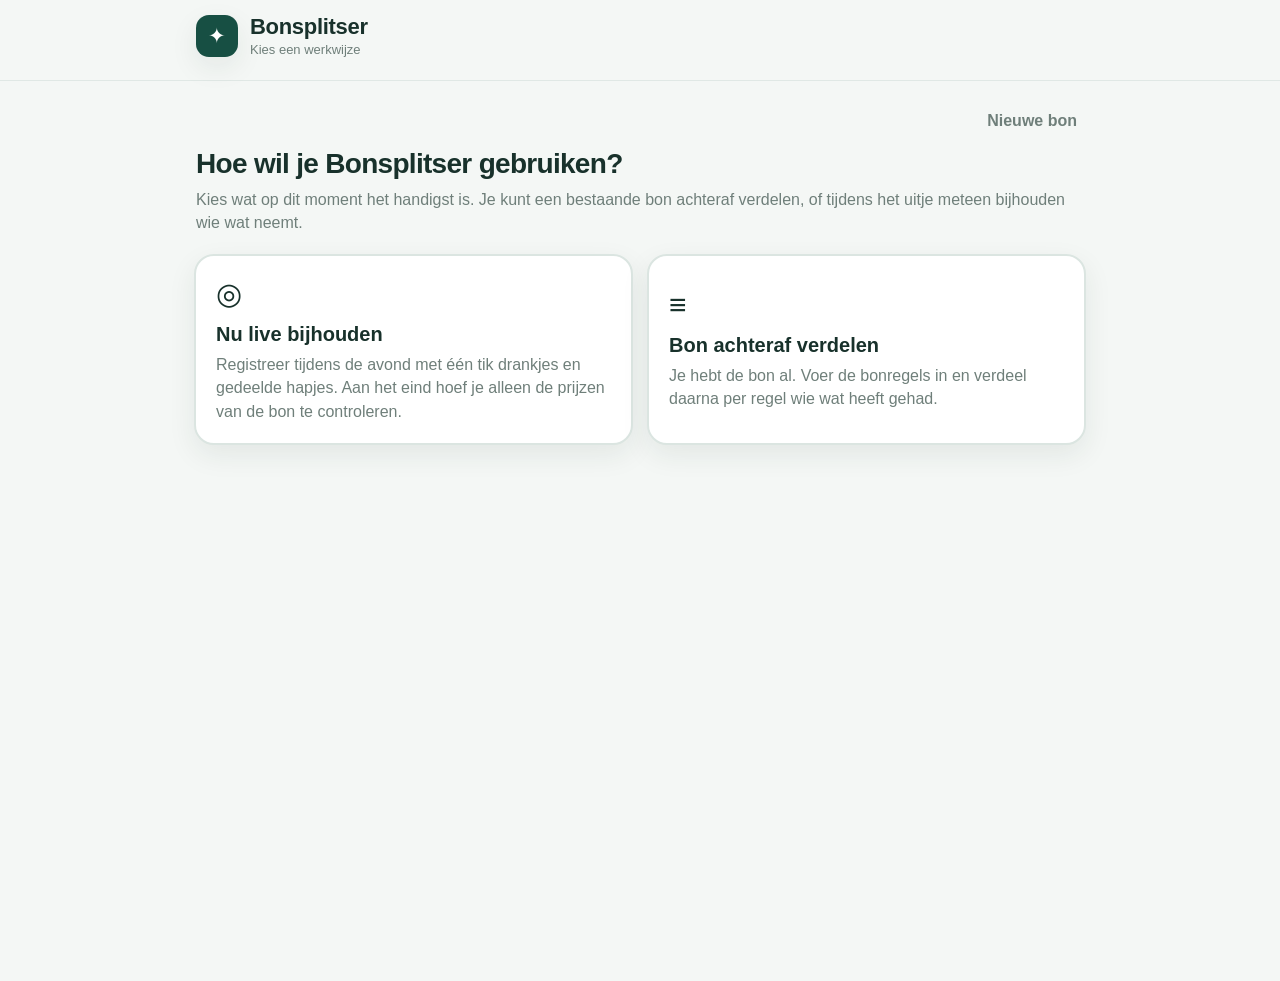
==== index.html @ 914e567d "Add files via upload" ====
<!doctype html>
<html lang="nl">
<head>
  <meta charset="utf-8" />
  <meta name="viewport" content="width=device-width, initial-scale=1, viewport-fit=cover" />
  <meta name="theme-color" content="#174f43" />
  <title>Bonsplitser</title>
  <style>
    :root {
      --bg: #f4f7f5;
      --card: #ffffff;
      --ink: #18312b;
      --muted: #6f7f7a;
      --line: #dbe5e1;
      --primary: #174f43;
      --primary-2: #267362;
      --accent: #f2a65a;
      --danger: #b84646;
      --success: #287a54;
      --warn-bg: #fff6df;
      --danger-bg: #fff0f0;
      --success-bg: #eaf7ef;
      --shadow: 0 10px 28px rgba(24,49,43,.08);
      --radius: 18px;
    }
    * { box-sizing: border-box; }
    body {
      margin: 0;
      background: var(--bg);
      color: var(--ink);
      font-family: Inter, ui-sans-serif, -apple-system, BlinkMacSystemFont, "Segoe UI", sans-serif;
      -webkit-font-smoothing: antialiased;
    }
    button, input, select { font: inherit; }
    button { cursor: pointer; }
    .app { max-width: 920px; margin: 0 auto; min-height: 100vh; padding-bottom: calc(94px + env(safe-area-inset-bottom)); }
    header {
      position: sticky; top: 0; z-index: 30;
      background: rgba(244,247,245,.94); backdrop-filter: blur(12px);
      border-bottom: 1px solid rgba(219,229,225,.8);
    }
    .head { max-width: 920px; margin: 0 auto; padding: 14px 16px 10px; }
    .brandrow { display: flex; align-items: center; gap: 12px; }
    .logo {
      width: 42px; height: 42px; border-radius: 13px; background: var(--primary);
      color: #fff; display: grid; place-items: center; font-size: 21px; box-shadow: var(--shadow);
    }
    h1 { font-size: 22px; margin: 0; letter-spacing: -.3px; }
    .subtitle { margin: 2px 0 0; color: var(--muted); font-size: 13px; }
    .progress { margin-top: 13px; display: grid; grid-template-columns: repeat(5,1fr); gap: 6px; }
    .progress div { height: 5px; border-radius: 999px; background: #d9e3df; transition: .2s ease; }
    .progress div.active { background: var(--primary); }

    main { padding: 18px 14px 24px; }
    .step { display: none; animation: fade .18s ease; }
    .step.active { display: block; }
    @keyframes fade { from { opacity: .3; transform: translateY(4px); } to { opacity: 1; transform: none; } }
    .section-title { font-size: 28px; line-height: 1.1; margin: 8px 2px 8px; letter-spacing: -.7px; }
    .section-help { margin: 0 2px 20px; color: var(--muted); line-height: 1.45; }
    .card { background: var(--card); border: 1px solid var(--line); border-radius: var(--radius); padding: 16px; box-shadow: var(--shadow); margin-bottom: 14px; }
    .card h3 { margin: 0 0 12px; font-size: 18px; }
    .grid2 { display: grid; grid-template-columns: 1fr 1fr; gap: 12px; }
    label.field { display: block; }
    .field span, .mini-label { display: block; font-size: 12px; font-weight: 700; color: var(--muted); margin: 0 0 6px 2px; }
    input, select {
      width: 100%; border: 1px solid var(--line); border-radius: 13px; background: #fbfcfb; color: var(--ink);
      padding: 12px 13px; outline: none; min-height: 44px;
    }
    input:focus, select:focus { border-color: var(--primary-2); box-shadow: 0 0 0 3px rgba(38,115,98,.12); background: white; }
    input[type="checkbox"], input[type="radio"] { width: auto; min-height: 0; accent-color: var(--primary); }
    .row { display: flex; gap: 10px; align-items: center; }
    .grow { flex: 1; }
    .btn {
      border: 0; border-radius: 13px; padding: 11px 15px; min-height: 44px; font-weight: 750;
      background: #e7eeeb; color: var(--ink);
    }
    .btn:hover { filter: brightness(.985); }
    .btn.primary { background: var(--primary); color: white; }
    .btn.ghost { background: transparent; border: 1px solid var(--line); }
    .btn.danger { background: var(--danger-bg); color: var(--danger); }
    .iconbtn { width: 42px; min-width: 42px; padding: 0; font-size: 18px; }
    .person-row, .item-row { display: grid; gap: 8px; align-items: end; margin-bottom: 9px; }
    .person-row { grid-template-columns: 1fr 42px; }
    .item-row { grid-template-columns: 80px 1fr 112px 42px; }
    .totals-bar {
      display: flex; flex-wrap: wrap; justify-content: space-between; gap: 8px 18px; align-items: center;
      padding: 13px 15px; border-radius: 15px; background: #edf4f1; margin: 14px 0;
    }
    .totals-bar strong { font-size: 20px; }
    .small { font-size: 13px; color: var(--muted); }
    .pill { display: inline-flex; align-items: center; gap: 6px; border-radius: 999px; padding: 6px 10px; font-size: 12px; font-weight: 750; background: #edf4f1; }
    .pill.ok { background: var(--success-bg); color: var(--success); }
    .pill.bad { background: var(--danger-bg); color: var(--danger); }
    .pill.warn { background: var(--warn-bg); color: #8b6414; }

    .distribution-card { padding: 0; overflow: hidden; }
    .dist-head { padding: 14px 16px; border-bottom: 1px solid var(--line); background: #fcfdfc; }
    .dist-title { display: flex; justify-content: space-between; align-items: start; gap: 10px; }
    .dist-title h3 { margin: 0; }
    .dist-sub { color: var(--muted); font-size: 13px; margin-top: 3px; }
    .mode-tabs { display: grid; grid-template-columns: repeat(3,1fr); gap: 6px; margin-top: 12px; }
    .mode-btn { border: 1px solid var(--line); background: white; color: var(--ink); border-radius: 11px; padding: 9px 8px; font-size: 12px; font-weight: 700; }
    .mode-btn.active { background: var(--primary); color: white; border-color: var(--primary); }
    .dist-body { padding: 12px 16px 15px; }
    .person-alloc { display: grid; grid-template-columns: minmax(0,1fr) 100px 90px; gap: 8px; align-items: center; padding: 7px 0; border-bottom: 1px solid #eef2f0; }
    .person-alloc:last-child { border-bottom: 0; }
    .person-alloc .name { overflow: hidden; text-overflow: ellipsis; white-space: nowrap; font-weight: 650; }
    .person-alloc input[type="number"] { min-height: 38px; padding: 8px 10px; text-align: right; }
    .amount { text-align: right; font-variant-numeric: tabular-nums; }
    .checkperson { display: flex; align-items: center; gap: 10px; min-height: 38px; }
    .checkperson input { transform: scale(1.15); }
    .validation { margin-top: 10px; font-size: 12px; border-radius: 11px; padding: 9px 10px; }
    .validation.ok { background: var(--success-bg); color: var(--success); }
    .validation.bad { background: var(--danger-bg); color: var(--danger); }

    .radio-card { display: flex; align-items: flex-start; gap: 11px; padding: 13px; border: 1px solid var(--line); border-radius: 14px; margin: 8px 0; background: #fbfcfb; }
    .radio-card input { margin-top: 3px; transform: scale(1.12); }
    .radio-card strong { display: block; margin-bottom: 3px; }
    .summary-person { border: 1px solid var(--line); border-radius: 16px; overflow: hidden; margin-bottom: 12px; background: white; }
    .summary-top { display: flex; justify-content: space-between; gap: 10px; padding: 14px 15px; background: #fbfcfb; align-items: center; }
    .summary-top h3 { margin: 0; }
    .summary-top .price { font-size: 22px; font-weight: 800; }
    .details { padding: 4px 15px 12px; }
    .detail-row { display: grid; grid-template-columns: 1fr auto; gap: 12px; padding: 8px 0; border-bottom: 1px dashed #e6ece9; font-size: 14px; }
    .detail-row:last-child { border-bottom: 0; }
    .detail-row .desc small { display: block; color: var(--muted); margin-top: 2px; }
    .grand-total { background: var(--primary); color: white; border-radius: 19px; padding: 18px; margin: 15px 0; }
    .grand-total .line { display: flex; justify-content: space-between; padding: 4px 0; }
    .grand-total .big { margin-top: 8px; padding-top: 11px; border-top: 1px solid rgba(255,255,255,.25); font-size: 22px; font-weight: 850; }
    .notice { border-radius: 14px; padding: 12px 13px; background: var(--warn-bg); color: #795a18; font-size: 13px; line-height: 1.4; margin: 10px 0 14px; }
    .empty { text-align: center; color: var(--muted); padding: 24px 14px; border: 1px dashed #cad8d2; border-radius: 14px; }

    .bottom-nav {
      position: fixed; z-index: 40; left: 0; right: 0; bottom: 0; background: rgba(255,255,255,.96); backdrop-filter: blur(13px);
      border-top: 1px solid var(--line); padding: 10px max(14px, env(safe-area-inset-right)) calc(10px + env(safe-area-inset-bottom)) max(14px, env(safe-area-inset-left));
    }
    .bottom-inner { max-width: 920px; margin: 0 auto; display: grid; grid-template-columns: 1fr 1.4fr; gap: 10px; }
    .bottom-inner.one { grid-template-columns: 1fr; }
    .hidden { display: none !important; }
    .top-actions { display: flex; justify-content: flex-end; margin: 6px 2px 12px; }
    .linkbtn { border: 0; background: transparent; color: var(--muted); font-weight: 700; padding: 7px; }
    .copy-ok { color: var(--success); font-weight: 700; margin-top: 8px; font-size: 13px; }


    .mode-grid { display: grid; grid-template-columns: 1fr 1fr; gap: 14px; }
    .choice-card { border: 2px solid var(--line); background: white; border-radius: 20px; padding: 20px; text-align: left; color: var(--ink); min-height: 185px; box-shadow: var(--shadow); }
    .choice-card:hover { border-color: var(--primary-2); }
    .choice-icon { font-size: 30px; margin-bottom: 12px; }
    .choice-card h3 { font-size: 20px; margin: 0 0 7px; }
    .choice-card p { color: var(--muted); line-height: 1.45; margin: 0; }
    .live-selector { display: flex; flex-wrap: wrap; gap: 8px; margin-top: 8px; }
    .person-chip { border: 1px solid var(--line); background: white; border-radius: 999px; padding: 10px 14px; font-weight: 750; color: var(--ink); }
    .person-chip.active { background: var(--primary); color: white; border-color: var(--primary); }
    .live-products { display: grid; grid-template-columns: repeat(2, minmax(0,1fr)); gap: 10px; margin-top: 10px; }
    .product-tap { border: 1px solid var(--line); background: #fbfcfb; border-radius: 15px; padding: 14px; text-align: left; min-height: 74px; color: var(--ink); }
    .product-tap strong { display: block; font-size: 16px; margin-bottom: 4px; }
    .product-tap span { font-size: 12px; color: var(--muted); }
    .product-tap:active { transform: scale(.985); background: #eef5f2; }
    .live-add-grid { display: grid; grid-template-columns: 1fr 120px auto; gap: 8px; align-items: end; }
    .live-log { display: flex; flex-direction: column; gap: 8px; }
    .log-row { display: grid; grid-template-columns: 1fr auto; gap: 10px; align-items: center; border-bottom: 1px solid #eef2f0; padding: 9px 0; }
    .log-row:last-child { border-bottom: 0; }
    .log-main { font-size: 14px; }
    .log-main small { display: block; color: var(--muted); margin-top: 3px; }
    .inline-actions { display: flex; gap: 8px; flex-wrap: wrap; }
    .micro-btn { border: 0; border-radius: 10px; min-height: 36px; padding: 7px 10px; font-weight: 750; background: #edf4f1; color: var(--ink); }
    .micro-btn.danger { background: var(--danger-bg); color: var(--danger); }
    .live-counter { font-variant-numeric: tabular-nums; font-weight: 800; }

    @media (max-width: 620px) {
      .grid2 { grid-template-columns: 1fr; }
      .item-row { grid-template-columns: 72px 1fr 42px; }
      .item-row .price-field { grid-column: 1 / 3; }
      .section-title { font-size: 25px; }
      .person-alloc { grid-template-columns: minmax(0,1fr) 88px 78px; }
      .mode-btn { font-size: 11px; padding: 9px 4px; }
      .mode-grid { grid-template-columns: 1fr; }
      .live-products { grid-template-columns: 1fr 1fr; }
      .live-add-grid { grid-template-columns: 1fr 100px; }
      .live-add-grid .add-live-wrap { grid-column: 1 / 3; }
    }
  </style>
</head>
<body>
<header>
  <div class="head">
    <div class="brandrow">
      <div class="logo">✦</div>
      <div>
        <h1>Bonsplitser</h1>
        <p class="subtitle" id="headerSubtitle">Wie waren erbij?</p>
      </div>
    </div>
    <div class="progress" id="progress" aria-label="Voortgang"></div>
  </div>
</header>

<div class="app">
  <main>
    <div class="top-actions"><button class="linkbtn" id="resetBtn">Nieuwe bon</button></div>


    <section class="step" data-step="0">
      <h2 class="section-title">Hoe wil je Bonsplitser gebruiken?</h2>
      <p class="section-help">Kies wat op dit moment het handigst is. Je kunt een bestaande bon achteraf verdelen, of tijdens het uitje meteen bijhouden wie wat neemt.</p>
      <div class="mode-grid">
        <button class="choice-card" data-start-mode="live">
          <div class="choice-icon">◎</div>
          <h3>Nu live bijhouden</h3>
          <p>Registreer tijdens de avond met één tik drankjes en gedeelde hapjes. Aan het eind hoef je alleen de prijzen van de bon te controleren.</p>
        </button>
        <button class="choice-card" data-start-mode="after">
          <div class="choice-icon">≡</div>
          <h3>Bon achteraf verdelen</h3>
          <p>Je hebt de bon al. Voer de bonregels in en verdeel daarna per regel wie wat heeft gehad.</p>
        </button>
      </div>
    </section>

    <section class="step" data-step="1">
      <h2 class="section-title">Wie waren erbij?</h2>
      <p class="section-help">Voeg iedereen toe die iets heeft gebruikt. Mensen die eerder weggingen blijven gewoon in de lijst; bij latere hapjes vink je ze niet aan.</p>
      <div class="card">
        <div class="grid2">
          <label class="field"><span>Restaurant / locatie (optioneel)</span><input id="restaurant" placeholder="Bijv. De Bloemen" /></label>
          <label class="field"><span>Datum (optioneel)</span><input id="date" type="date" /></label>
        </div>
      </div>
      <div class="card">
        <h3>Personen</h3>
        <div id="peopleList"></div>
        <button class="btn ghost" id="addPersonBtn">+ Persoon toevoegen</button>
      </div>
    </section>


    <section class="step" data-step="2">
      <h2 class="section-title">Live bijhouden</h2>
      <p class="section-help">Selecteer eerst wie iets neemt en tik daarna op de consumptie. Selecteer je meerdere personen, dan registreert Bonsplitser één gedeeld item dat later automatisch over hen wordt verdeeld.</p>

      <div class="card">
        <h3>1. Wie neemt iets?</h3>
        <div id="livePeople" class="live-selector"></div>
        <p class="small" id="liveSelectionHelp" style="margin:10px 2px 0">Selecteer één of meer personen.</p>
      </div>

      <div class="card">
        <h3>2. Tik op de consumptie</h3>
        <div id="liveProducts" class="live-products"></div>
        <div id="noLiveProducts" class="empty hidden">Voeg hieronder eerst een drankje of hapje toe.</div>
      </div>

      <div class="card">
        <h3>Consumptie toevoegen</h3>
        <div class="live-add-grid">
          <label class="field"><span>Naam</span><input id="newLiveProductName" placeholder="Bijv. Affligem Blond" autocomplete="off"></label>
          <label class="field"><span>Prijs p/st (optioneel)</span><input id="newLiveProductPrice" type="number" min="0" step="0.01" inputmode="decimal" placeholder="0,00"></label>
          <div class="add-live-wrap"><button class="btn ghost" id="addLiveProductBtn" style="width:100%">+ Toevoegen</button></div>
        </div>
        <p class="small" style="margin:10px 2px 0">Prijs nog niet bekend? Geen probleem. Die kun je later vanaf de bon invullen.</p>
      </div>

      <div class="card">
        <div class="row" style="justify-content:space-between;align-items:flex-start">
          <div><h3 style="margin-bottom:3px">Wat is al geregistreerd?</h3><span class="small" id="liveEventCount">0 consumpties</span></div>
          <button class="micro-btn" id="undoLiveBtn">↶ Laatste ongedaan</button>
        </div>
        <div id="liveLog" class="live-log" style="margin-top:8px"></div>
      </div>
    </section>


    <section class="step" data-step="3">
      <h2 class="section-title">Wat staat er op de bon?</h2>
      <p class="section-help">Vul per regel het aantal, de omschrijving en de totaalprijs op de bon in. De prijs per stuk wordt automatisch berekend.</p>
      <div class="card">
        <div id="itemsList"></div>
        <button class="btn ghost" id="addItemBtn">+ Bonregel toevoegen</button>
        <div class="totals-bar"><span>Totaal bon</span><strong id="receiptTotal">€ 0,00</strong></div>
      </div>
    </section>

    <section class="step" data-step="4">
      <h2 class="section-title">Wie had wat?</h2>
      <p class="section-help">Kies per bonregel de handigste manier van verdelen. De app controleert of elk bedrag volledig is toegewezen.</p>
      <div id="distributionList"></div>
      <div id="distributionOverall" class="notice"></div>
    </section>

    <section class="step" data-step="5">
      <h2 class="section-title">Fooi</h2>
      <p class="section-help">Vul de betaalde fooi in en kies hoe die over de groep moet worden verdeeld.</p>
      <div class="card">
        <label class="field"><span>Fooi</span><input id="tip" type="number" min="0" step="0.01" inputmode="decimal" placeholder="0,00" /></label>
        <div class="totals-bar"><span>Bon + fooi</span><strong id="withTipTotal">€ 0,00</strong></div>
      </div>
      <div class="card">
        <h3>Hoe verdelen?</h3>
        <label class="radio-card">
          <input type="radio" name="tipMode" value="equal" checked />
          <div><strong>Iedereen evenveel</strong><span class="small">De fooi wordt in gelijke delen over alle aanwezigen verdeeld.</span></div>
        </label>
        <label class="radio-card">
          <input type="radio" name="tipMode" value="proportional" />
          <div><strong>Naar rato van consumpties</strong><span class="small">Wie meer heeft gebruikt, betaalt ook een groter deel van de fooi.</span></div>
        </label>
      </div>
    </section>

    <section class="step" data-step="6">
      <h2 class="section-title">Eindafrekening</h2>
      <p class="section-help">Alles is verdeeld. Hieronder staat per persoon precies wat er betaald moet worden.</p>
      <div id="grandTotal"></div>
      <div id="summaryList"></div>
      <div class="card">
        <button class="btn primary" id="copyAllBtn" style="width:100%">Kopieer overzicht voor WhatsApp</button>
        <div id="copyStatus" class="copy-ok hidden">Overzicht gekopieerd.</div>
      </div>
    </section>
  </main>
</div>

<nav class="bottom-nav">
  <div class="bottom-inner" id="bottomInner">
    <button class="btn ghost" id="backBtn">Terug</button>
    <button class="btn primary" id="nextBtn">Verder</button>
  </div>
</nav>

<script>
(() => {
  'use strict';

  const STORAGE_KEY = 'bonsplitser-v2';
  const state = {
    step: 0, mode: null,
    restaurant: '', date: '',
    people: [{id: uid(), name:''}, {id: uid(), name:''}],
    liveProducts: [], liveEvents: [], liveSelectedPeople: [],
    items: [{id: uid(), qty: 1, name:'', total:''}],
    allocations: {},
    tip: '', tipMode: 'equal'
  };

  const $ = s => document.querySelector(s);
  const $$ = s => [...document.querySelectorAll(s)];
  const euro = cents => new Intl.NumberFormat('nl-NL', {style:'currency', currency:'EUR'}).format((cents || 0)/100);
  const num = v => {
    if (typeof v === 'number') return Number.isFinite(v) ? v : 0;
    const x = String(v ?? '').replace(',', '.').trim();
    const n = Number(x); return Number.isFinite(n) ? n : 0;
  };
  const moneyToCents = v => Math.round(num(v) * 100);
  function uid(){ return Math.random().toString(36).slice(2,10) + Date.now().toString(36).slice(-4); }
  function cleanName(p, i){ return p.name.trim() || `Persoon ${i+1}`; }
  function esc(v){ return String(v ?? '').replace(/[&<>'"]/g, c => ({'&':'&amp;','<':'&lt;','>':'&gt;',"'":'&#39;','"':'&quot;'}[c])); }
  function fmtQty(v){ const n = num(v); return Number.isInteger(n) ? String(n) : n.toLocaleString('nl-NL',{maximumFractionDigits:2}); }

  function flow(){ return state.mode === 'live' ? [0,1,2,3,4,5,6] : [0,1,3,4,5,6]; }
  function nextInFlow(){ const f=flow(), i=f.indexOf(state.step); return i>=0 && i<f.length-1 ? f[i+1] : state.step; }
  function prevInFlow(){ const f=flow(), i=f.indexOf(state.step); return i>0 ? f[i-1] : state.step; }

  function save(){ try { localStorage.setItem(STORAGE_KEY, JSON.stringify(state)); } catch(e) {} }
  function load(){
    try {
      const raw = localStorage.getItem(STORAGE_KEY); if (!raw) return;
      const parsed = JSON.parse(raw); Object.assign(state, parsed);
      if (!Array.isArray(state.people) || !state.people.length) state.people=[{id:uid(),name:''}];
      if (!Array.isArray(state.items) || !state.items.length) state.items=[{id:uid(),qty:1,name:'',total:''}];
      if (!Array.isArray(state.liveProducts)) state.liveProducts=[];
      if (!Array.isArray(state.liveEvents)) state.liveEvents=[];
      if (!Array.isArray(state.liveSelectedPeople)) state.liveSelectedPeople=[];
      state.allocations ||= {};
      state.step = Math.max(0, Math.min(6, num(state.step)));
      if (!state.mode) state.step=0;
    } catch(e) {}
  }

  function ensureAllocation(item){
    const current = state.allocations[item.id] || {mode:'units', values:{}};
    current.mode ||= 'units'; current.values ||= {};
    state.people.forEach(p => { if (current.values[p.id] == null) current.values[p.id] = current.mode === 'equal' ? false : ''; });
    state.allocations[item.id] = current;
    return current;
  }

  function allocateProportionally(totalCents, weights){
    const entries = Object.entries(weights).filter(([,w]) => num(w) > 0);
    const sum = entries.reduce((a,[,w]) => a + num(w), 0);
    const out = {}; entries.forEach(([id]) => out[id] = 0);
    if (!sum || totalCents <= 0) return out;
    const raw = entries.map(([id,w]) => ({id, raw: totalCents * num(w) / sum}));
    let used = 0;
    raw.forEach(r => { r.base = Math.floor(r.raw); r.frac = r.raw-r.base; out[r.id]=r.base; used += r.base; });
    raw.sort((a,b)=>b.frac-a.frac || a.id.localeCompare(b.id));
    for (let i=0; i<totalCents-used; i++) out[raw[i % raw.length].id]++;
    return out;
  }

  function itemAllocation(item){
    const alloc=ensureAllocation(item), totalCents=moneyToCents(item.total), result={};
    state.people.forEach(p=>result[p.id]=0);
    let valid=false, message='';
    if (alloc.mode==='equal') {
      const selected=state.people.filter(p=>!!alloc.values[p.id]);
      if (!selected.length) message='Selecteer minimaal één persoon.';
      else { Object.assign(result, allocateProportionally(totalCents,Object.fromEntries(selected.map(p=>[p.id,1])))); valid=true; message=`Gelijk verdeeld over ${selected.length} ${selected.length===1?'persoon':'personen'}.`; }
    } else if (alloc.mode==='units') {
      const expected=num(item.qty), actual=state.people.reduce((s,p)=>s+num(alloc.values[p.id]),0);
      if (expected<=0) message='Vul eerst een geldig aantal op de bon in.';
      else if (Math.abs(expected-actual)>0.00001) message=`Nog te verdelen: ${fmtQty(expected-actual)} van ${fmtQty(expected)}.`;
      else { Object.assign(result, allocateProportionally(totalCents,Object.fromEntries(state.people.map(p=>[p.id,num(alloc.values[p.id])])))); valid=true; message=`Alle ${fmtQty(expected)} verdeeld.`; }
    } else {
      const amounts=Object.fromEntries(state.people.map(p=>[p.id,moneyToCents(alloc.values[p.id])])), actual=Object.values(amounts).reduce((a,b)=>a+b,0), diff=totalCents-actual;
      state.people.forEach(p=>result[p.id]=amounts[p.id]||0);
      if (diff!==0) message=`${diff>0?'Nog te verdelen':'Te veel verdeeld'}: ${euro(Math.abs(diff))}.`;
      else { valid=true; message='Het volledige bedrag is verdeeld.'; }
    }
    return {result,valid,message};
  }

  function allItemAllocations(){
    const perPerson=Object.fromEntries(state.people.map(p=>[p.id,{subtotal:0,lines:[]} ])); let allValid=true;
    state.items.forEach((item,idx)=>{
      const a=itemAllocation(item); if(!a.valid) allValid=false;
      state.people.forEach(p=>{ const cents=a.result[p.id]||0; if(cents){ perPerson[p.id].subtotal+=cents; perPerson[p.id].lines.push({item,cents,index:idx}); } });
    });
    return {perPerson,allValid};
  }

  function tipAllocation(perPerson){
    const tipCents=moneyToCents(state.tip); if(!tipCents||!state.people.length) return Object.fromEntries(state.people.map(p=>[p.id,0]));
    if(state.tipMode==='proportional'){
      const weights=Object.fromEntries(state.people.map(p=>[p.id,perPerson[p.id].subtotal]));
      if(Object.values(weights).reduce((a,b)=>a+b,0)>0) return allocateProportionally(tipCents,weights);
    }
    return allocateProportionally(tipCents,Object.fromEntries(state.people.map(p=>[p.id,1])));
  }

  function receiptTotalCents(){ return state.items.reduce((s,i)=>s+moneyToCents(i.total),0); }

  function syncLiveToBill(){
    if (state.mode!=='live') return;
    const byProduct=new Map();
    state.liveEvents.forEach(ev=>byProduct.set(ev.productId,(byProduct.get(ev.productId)||0)+1));
    const existing=new Map(state.items.filter(i=>i.liveProductId).map(i=>[i.liveProductId,i]));
    const newItems=[], newAlloc={};
    state.liveProducts.forEach(prod=>{
      const qty=byProduct.get(prod.id)||0; if(!qty) return;
      const old=existing.get(prod.id);
      const item={
        id: old?.id || `live_${prod.id}`,
        liveProductId: prod.id,
        qty,
        name: prod.name,
        total: old?.manualTotal ? old.total : (String(prod.unitPrice??'').trim()!=='' ? (num(prod.unitPrice)*qty).toFixed(2) : (old?.total ?? '')),
        manualTotal: old?.manualTotal || false
      };
      newItems.push(item);
      const values=Object.fromEntries(state.people.map(p=>[p.id,0]));
      state.liveEvents.filter(ev=>ev.productId===prod.id).forEach(ev=>{
        const ids=ev.personIds.filter(id=>values[id]!=null); if(!ids.length) return;
        const share=1/ids.length; ids.forEach(id=>values[id]+=share);
      });
      newAlloc[item.id]={mode:'units',values:Object.fromEntries(Object.entries(values).map(([id,v])=>[id,v?Number(v.toFixed(6)):'']))};
    });
    const manualItems=state.items.filter(i=>!i.liveProductId && (i.name?.trim() || String(i.total??'').trim()!==''));
    manualItems.forEach(i=>{ newItems.push(i); if(state.allocations[i.id]) newAlloc[i.id]=state.allocations[i.id]; });
    state.items=newItems.length?newItems:[{id:uid(),qty:1,name:'',total:''}];
    state.allocations=newAlloc;
  }

  function render(){ renderChrome(); renderPeople(); renderLive(); renderItems(); renderDistribution(); renderTip(); renderSummary(); save(); }

  function renderChrome(){
    $$('.step').forEach(el=>el.classList.toggle('active',num(el.dataset.step)===state.step));
    const labels={0:'Kies een werkwijze',1:'Wie waren erbij?',2:'Live bijhouden',3:'Wat staat er op de bon?',4:'Wie had wat?',5:'Fooi',6:'Eindafrekening'};
    const f=flow().filter(x=>x!==0), idx=f.indexOf(state.step);
    $('#headerSubtitle').textContent=state.step===0 ? labels[0] : `${idx+1}/${f.length} · ${labels[state.step]}`;
    const progress=$('#progress'); progress.innerHTML='';
    if(state.step!==0){
      progress.style.gridTemplateColumns=`repeat(${f.length},1fr)`;
      f.forEach((st,i)=>{ const d=document.createElement('div'); d.classList.toggle('active',i<=idx); progress.appendChild(d); });
    }
    $('#backBtn').classList.toggle('hidden',state.step===0);
    $('#nextBtn').classList.toggle('hidden',state.step===0 || state.step===6);
    if(state.step===2) $('#nextBtn').textContent='Naar de bon';
    else if(state.step===5) $('#nextBtn').textContent='Bekijk afrekening';
    else $('#nextBtn').textContent='Verder';
    $('#bottomInner').classList.toggle('one',state.step===0 || state.step===6);
    $('.bottom-nav').classList.toggle('hidden',state.step===0);
  }

  function renderPeople(){
    $('#restaurant').value=state.restaurant||''; $('#date').value=state.date||'';
    const wrap=$('#peopleList'); wrap.innerHTML='';
    state.people.forEach((p,i)=>{
      const row=document.createElement('div'); row.className='person-row';
      row.innerHTML=`<label class="field"><span>Naam ${i+1}</span><input data-person-name="${p.id}" value="${esc(p.name)}" placeholder="Naam" autocomplete="off"></label><button class="btn danger iconbtn" data-remove-person="${p.id}" aria-label="Verwijder persoon">×</button>`;
      wrap.appendChild(row);
    });
  }

  function renderLive(){
    if(!$('#livePeople')) return;
    state.liveSelectedPeople=state.liveSelectedPeople.filter(id=>state.people.some(p=>p.id===id));
    const ppl=$('#livePeople'); ppl.innerHTML='';
    state.people.forEach((p,i)=>{
      const b=document.createElement('button'); b.className='person-chip'+(state.liveSelectedPeople.includes(p.id)?' active':''); b.dataset.livePerson=p.id; b.textContent=cleanName(p,i); ppl.appendChild(b);
    });
    const selectedNames=state.people.filter(p=>state.liveSelectedPeople.includes(p.id)).map((p,i)=>p.name.trim()||cleanName(p,state.people.indexOf(p)));
    $('#liveSelectionHelp').textContent=!selectedNames.length?'Selecteer één of meer personen.':selectedNames.length===1?`${selectedNames[0]} geselecteerd. Tik nu op een consumptie.`:`${selectedNames.length} personen geselecteerd: een tik registreert één gedeeld item.`;
    const products=$('#liveProducts'); products.innerHTML='';
    state.liveProducts.forEach(prod=>{
      const count=state.liveEvents.filter(e=>e.productId===prod.id).length;
      const b=document.createElement('button'); b.className='product-tap'; b.dataset.tapProduct=prod.id;
      const price=String(prod.unitPrice??'').trim()!==''?`${euro(moneyToCents(prod.unitPrice))} p/st`:'prijs later invullen';
      b.innerHTML=`<strong>${esc(prod.name)}</strong><span>${price} · <span class="live-counter">${count}× geregistreerd</span></span>`; products.appendChild(b);
    });
    $('#noLiveProducts').classList.toggle('hidden',state.liveProducts.length>0);
    $('#liveEventCount').textContent=`${state.liveEvents.length} ${state.liveEvents.length===1?'consumptie':'consumpties'}`;
    const log=$('#liveLog'); log.innerHTML='';
    [...state.liveEvents].slice(-12).reverse().forEach(ev=>{
      const prod=state.liveProducts.find(p=>p.id===ev.productId); if(!prod)return;
      const names=ev.personIds.map(id=>{const idx=state.people.findIndex(p=>p.id===id); return idx>=0?cleanName(state.people[idx],idx):'';}).filter(Boolean);
      const row=document.createElement('div'); row.className='log-row';
      row.innerHTML=`<div class="log-main"><strong>${esc(prod.name)}</strong><small>${names.length>1?'gedeeld door ':''}${esc(names.join(', '))}</small></div><button class="micro-btn danger" data-remove-live-event="${ev.id}">×</button>`; log.appendChild(row);
    });
    if(!state.liveEvents.length) log.innerHTML='<div class="empty">Nog niets geregistreerd.</div>';
  }

  function renderItems(){
    const wrap=$('#itemsList'); wrap.innerHTML='';
    state.items.forEach((it,i)=>{
      const unit=num(it.qty)>0?moneyToCents(it.total)/num(it.qty):0;
      const row=document.createElement('div'); row.className='item-row';
      row.innerHTML=`<label class="field"><span>Aantal</span><input type="number" min="0" step="1" inputmode="decimal" data-item-qty="${it.id}" value="${esc(it.qty)}" ${state.mode==='live'&&it.liveProductId?'readonly':''}></label><label class="field"><span>Omschrijving</span><input data-item-name="${it.id}" value="${esc(it.name)}" placeholder="Bijv. Affligem Blond"></label><label class="field price-field"><span>Totaalprijs · p/st ${euro(Math.round(unit))}</span><input type="number" min="0" step="0.01" inputmode="decimal" data-item-total="${it.id}" value="${esc(it.total)}" placeholder="0,00"></label><button class="btn danger iconbtn" data-remove-item="${it.id}" aria-label="Verwijder bonregel">×</button>`;
      wrap.appendChild(row);
    });
    $('#receiptTotal').textContent=euro(receiptTotalCents());
  }

  function renderDistribution(){
    const wrap=$('#distributionList'); wrap.innerHTML='';
    if(!state.items.length){wrap.innerHTML='<div class="empty">Voeg eerst bonregels toe.</div>';return;}
    state.items.forEach((item,idx)=>{
      const alloc=ensureAllocation(item), chk=itemAllocation(item); let peopleHtml='';
      state.people.forEach((p,pi)=>{
        const pname=esc(cleanName(p,pi)), cents=chk.result[p.id]||0;
        if(alloc.mode==='equal') peopleHtml+=`<div class="person-alloc"><label class="checkperson"><input type="checkbox" data-alloc-check="${item.id}|${p.id}" ${alloc.values[p.id]?'checked':''}><span class="name">${pname}</span></label><span></span><span class="amount">${euro(cents)}</span></div>`;
        else if(alloc.mode==='units') peopleHtml+=`<div class="person-alloc"><span class="name">${pname}</span><input type="number" min="0" step="0.01" inputmode="decimal" data-alloc-value="${item.id}|${p.id}" value="${esc(alloc.values[p.id]??'')}" placeholder="0"><span class="amount">${euro(cents)}</span></div>`;
        else peopleHtml+=`<div class="person-alloc"><span class="name">${pname}</span><input type="number" min="0" step="0.01" inputmode="decimal" data-alloc-value="${item.id}|${p.id}" value="${esc(alloc.values[p.id]??'')}" placeholder="0,00"><span class="amount">${euro(cents)}</span></div>`;
      });
      const card=document.createElement('div'); card.className='card distribution-card';
      card.innerHTML=`<div class="dist-head"><div class="dist-title"><div><h3>${idx+1}. ${esc(item.name.trim()||'Bonregel')}</h3><div class="dist-sub">${fmtQty(item.qty)} × · ${euro(moneyToCents(item.total))}</div></div><span class="pill ${chk.valid?'ok':'bad'}">${chk.valid?'✓ compleet':'controle'}</span></div><div class="mode-tabs"><button class="mode-btn ${alloc.mode==='units'?'active':''}" data-mode="${item.id}|units">Aantallen</button><button class="mode-btn ${alloc.mode==='equal'?'active':''}" data-mode="${item.id}|equal">Gelijk delen</button><button class="mode-btn ${alloc.mode==='amounts'?'active':''}" data-mode="${item.id}|amounts">Vrij bedrag</button></div></div><div class="dist-body">${peopleHtml}<div class="validation ${chk.valid?'ok':'bad'}">${esc(chk.message)}</div></div>`;
      wrap.appendChild(card);
    });
    const all=allItemAllocations(); $('#distributionOverall').className=all.allValid?'validation ok':'notice'; $('#distributionOverall').textContent=all.allValid?`✓ Alle bonregels zijn volledig verdeeld (${euro(receiptTotalCents())}).`:'Nog niet alle bonregels zijn volledig verdeeld. Controleer de regels met de rode melding.';
  }

  function renderTip(){ $('#tip').value=state.tip??''; const r=$(`input[name="tipMode"][value="${state.tipMode}"]`); if(r)r.checked=true; $('#withTipTotal').textContent=euro(receiptTotalCents()+moneyToCents(state.tip)); }

  function renderSummary(){
    const wrap=$('#summaryList'); wrap.innerHTML=''; const data=allItemAllocations();
    if(!data.allValid){ $('#grandTotal').innerHTML='<div class="notice">De eindafrekening kan pas betrouwbaar worden getoond als alle bonregels volledig zijn verdeeld.</div>'; return; }
    const tips=tipAllocation(data.perPerson), receipt=receiptTotalCents(), tip=moneyToCents(state.tip), expected=receipt+tip; let actual=0;
    state.people.forEach(p=>actual+=data.perPerson[p.id].subtotal+(tips[p.id]||0));
    $('#grandTotal').innerHTML=`<div class="grand-total"><div class="line"><span>Bon</span><strong>${euro(receipt)}</strong></div><div class="line"><span>Fooi</span><strong>${euro(tip)}</strong></div><div class="line big"><span>Totaal</span><span>${euro(expected)}</span></div><div class="line" style="font-size:12px;opacity:.82"><span>Controle verdeling</span><span>${actual===expected?'✓ klopt':'⚠ verschil '+euro(actual-expected)}</span></div></div>`;
    state.people.forEach((p,pi)=>{
      const pdata=data.perPerson[p.id], tipCents=tips[p.id]||0, total=pdata.subtotal+tipCents;
      const details=pdata.lines.map(line=>{const a=ensureAllocation(line.item); let extra=a.mode==='equal'?'gedeeld':a.mode==='amounts'?'vrije verdeling':`${fmtQty(num(a.values[p.id]))} ×`; return `<div class="detail-row"><div class="desc">${esc(line.item.name.trim()||'Bonregel')}<small>${extra}</small></div><strong>${euro(line.cents)}</strong></div>`;}).join('');
      const card=document.createElement('div'); card.className='summary-person'; card.innerHTML=`<div class="summary-top"><h3>${esc(cleanName(p,pi))}</h3><span class="price">${euro(total)}</span></div><div class="details">${details||'<div class="detail-row"><span>Geen consumpties</span><strong>€ 0,00</strong></div>'}<div class="detail-row"><div class="desc">Fooi<small>${state.tipMode==='equal'?'gelijk verdeeld':'naar rato'}</small></div><strong>${euro(tipCents)}</strong></div></div>`; wrap.appendChild(card);
    });
  }

  function canAdvance(){
    if(state.step===1){ const names=state.people.map(p=>p.name.trim()).filter(Boolean); if(!names.length)return alertMsg('Vul minimaal één naam in.'); if(names.length!==state.people.length)return alertMsg('Vul voor iedere persoon een naam in.'); if(new Set(names.map(n=>n.toLowerCase())).size!==names.length)return alertMsg('Gebruik voor iedere persoon een unieke naam.'); }
    if(state.step===2){ if(!state.liveEvents.length)return alertMsg('Registreer minimaal één consumptie, of ga terug en kies “Bon achteraf verdelen”.'); syncLiveToBill(); }
    if(state.step===3){ const valid=state.items.filter(i=>i.name.trim()&&num(i.qty)>0&&String(i.total??'').trim()!==''&&moneyToCents(i.total)>=0); if(!valid.length||valid.length!==state.items.length)return alertMsg('Vul elke bonregel compleet in: aantal, omschrijving en totaalprijs.'); }
    if(state.step===4&&!allItemAllocations().allValid)return alertMsg('Verdeel eerst alle bonregels volledig.');
    if(state.step===5&&moneyToCents(state.tip)<0)return alertMsg('Fooi kan niet negatief zijn.');
    return true;
  }
  function alertMsg(msg){ window.alert(msg); return false; }
  function go(step){ state.step=step; render(); window.scrollTo({top:0,behavior:'smooth'}); }

  function buildShareText(){
    const data=allItemAllocations(); if(!data.allValid)return''; const tips=tipAllocation(data.perPerson); const title=state.restaurant.trim()?`Bonsplitser – ${state.restaurant.trim()}`:'Bonsplitser'; const dateText=state.date?new Date(state.date+'T12:00:00').toLocaleDateString('nl-NL'):''; const lines=[title+(dateText?` (${dateText})`:''),''];
    state.people.forEach((p,pi)=>{const d=data.perPerson[p.id]; lines.push(`${cleanName(p,pi)}: ${euro(d.subtotal+(tips[p.id]||0))}`);}); lines.push('',`Bon: ${euro(receiptTotalCents())}`,`Fooi: ${euro(moneyToCents(state.tip))}`,`Totaal: ${euro(receiptTotalCents()+moneyToCents(state.tip))}`); return lines.join('\n');
  }

  document.addEventListener('input',e=>{
    const t=e.target;
    if(t.id==='restaurant')state.restaurant=t.value;
    else if(t.id==='date')state.date=t.value;
    else if(t.id==='tip')state.tip=t.value;
    else if(t.dataset.personName){const p=state.people.find(x=>x.id===t.dataset.personName);if(p)p.name=t.value;}
    else if(t.dataset.itemQty){const i=state.items.find(x=>x.id===t.dataset.itemQty);if(i)i.qty=t.value;}
    else if(t.dataset.itemName){const i=state.items.find(x=>x.id===t.dataset.itemName);if(i)i.name=t.value;}
    else if(t.dataset.itemTotal){const i=state.items.find(x=>x.id===t.dataset.itemTotal);if(i){i.total=t.value;i.manualTotal=true;}}
    else if(t.dataset.allocValue){const [itemId,personId]=t.dataset.allocValue.split('|');const a=state.allocations[itemId];if(a)a.values[personId]=t.value;}
    save();
  });

  document.addEventListener('change',e=>{
    const t=e.target;
    if(t.name==='tipMode'){state.tipMode=t.value;render();}
    else if(t.id==='tip'||t.dataset.itemQty||t.dataset.itemName||t.dataset.itemTotal||t.dataset.allocValue)render();
    else if(t.dataset.allocCheck){const [itemId,personId]=t.dataset.allocCheck.split('|');const a=state.allocations[itemId];if(a)a.values[personId]=t.checked;render();}
  });

  document.addEventListener('click',async e=>{
    const b=e.target.closest('button'); if(!b)return;
    if(b.dataset.startMode){ state.mode=b.dataset.startMode; state.step=1; render(); window.scrollTo({top:0,behavior:'smooth'}); }
    else if(b.id==='addPersonBtn'){state.people.push({id:uid(),name:''});render();}
    else if(b.dataset.removePerson){
      if(state.people.length<=1)return alertMsg('Er moet minimaal één persoon blijven staan.');
      const id=b.dataset.removePerson; state.people=state.people.filter(p=>p.id!==id); state.liveSelectedPeople=state.liveSelectedPeople.filter(x=>x!==id); state.liveEvents.forEach(ev=>ev.personIds=ev.personIds.filter(x=>x!==id)); state.liveEvents=state.liveEvents.filter(ev=>ev.personIds.length); Object.values(state.allocations).forEach(a=>delete a.values[id]); render();
    }
    else if(b.dataset.livePerson){ const id=b.dataset.livePerson; state.liveSelectedPeople=state.liveSelectedPeople.includes(id)?state.liveSelectedPeople.filter(x=>x!==id):[...state.liveSelectedPeople,id]; render(); }
    else if(b.id==='addLiveProductBtn'){
      const name=$('#newLiveProductName').value.trim(), price=$('#newLiveProductPrice').value;
      if(!name)return alertMsg('Vul een naam voor de consumptie in.');
      state.liveProducts.push({id:uid(),name,unitPrice:price}); $('#newLiveProductName').value=''; $('#newLiveProductPrice').value=''; render();
    }
    else if(b.dataset.tapProduct){
      if(!state.liveSelectedPeople.length)return alertMsg('Selecteer eerst wie deze consumptie neemt.');
      state.liveEvents.push({id:uid(),productId:b.dataset.tapProduct,personIds:[...state.liveSelectedPeople],at:Date.now()}); state.liveSelectedPeople=[]; render();
    }
    else if(b.dataset.removeLiveEvent){state.liveEvents=state.liveEvents.filter(ev=>ev.id!==b.dataset.removeLiveEvent);render();}
    else if(b.id==='undoLiveBtn'){if(state.liveEvents.length){state.liveEvents.pop();render();}}
    else if(b.id==='addItemBtn'){state.items.push({id:uid(),qty:1,name:'',total:''});render();}
    else if(b.dataset.removeItem){
      if(state.items.length<=1)return alertMsg('Er moet minimaal één bonregel blijven staan.');
      state.items=state.items.filter(i=>i.id!==b.dataset.removeItem);delete state.allocations[b.dataset.removeItem];render();
    }
    else if(b.dataset.mode){const [itemId,mode]=b.dataset.mode.split('|');const a=state.allocations[itemId]||{values:{}};a.mode=mode;a.values={};state.people.forEach(p=>a.values[p.id]=mode==='equal'?false:'');state.allocations[itemId]=a;render();}
    else if(b.id==='nextBtn'){if(canAdvance())go(nextInFlow());}
    else if(b.id==='backBtn')go(prevInFlow());
    else if(b.id==='resetBtn'){
      if(confirm('Nieuwe bon starten? De huidige gegevens worden gewist.')){localStorage.removeItem(STORAGE_KEY);Object.assign(state,{step:0,mode:null,restaurant:'',date:'',people:[{id:uid(),name:''},{id:uid(),name:''}],liveProducts:[],liveEvents:[],liveSelectedPeople:[],items:[{id:uid(),qty:1,name:'',total:''}],allocations:{},tip:'',tipMode:'equal'});render();}
    }
    else if(b.id==='copyAllBtn'){
      const text=buildShareText();if(!text)return; try{await navigator.clipboard.writeText(text);}catch(err){const ta=document.createElement('textarea');ta.value=text;document.body.appendChild(ta);ta.select();document.execCommand('copy');ta.remove();} $('#copyStatus').classList.remove('hidden');setTimeout(()=>$('#copyStatus').classList.add('hidden'),2500);
    }
  });

  load(); render();
})();
</script>
</body>
</html>
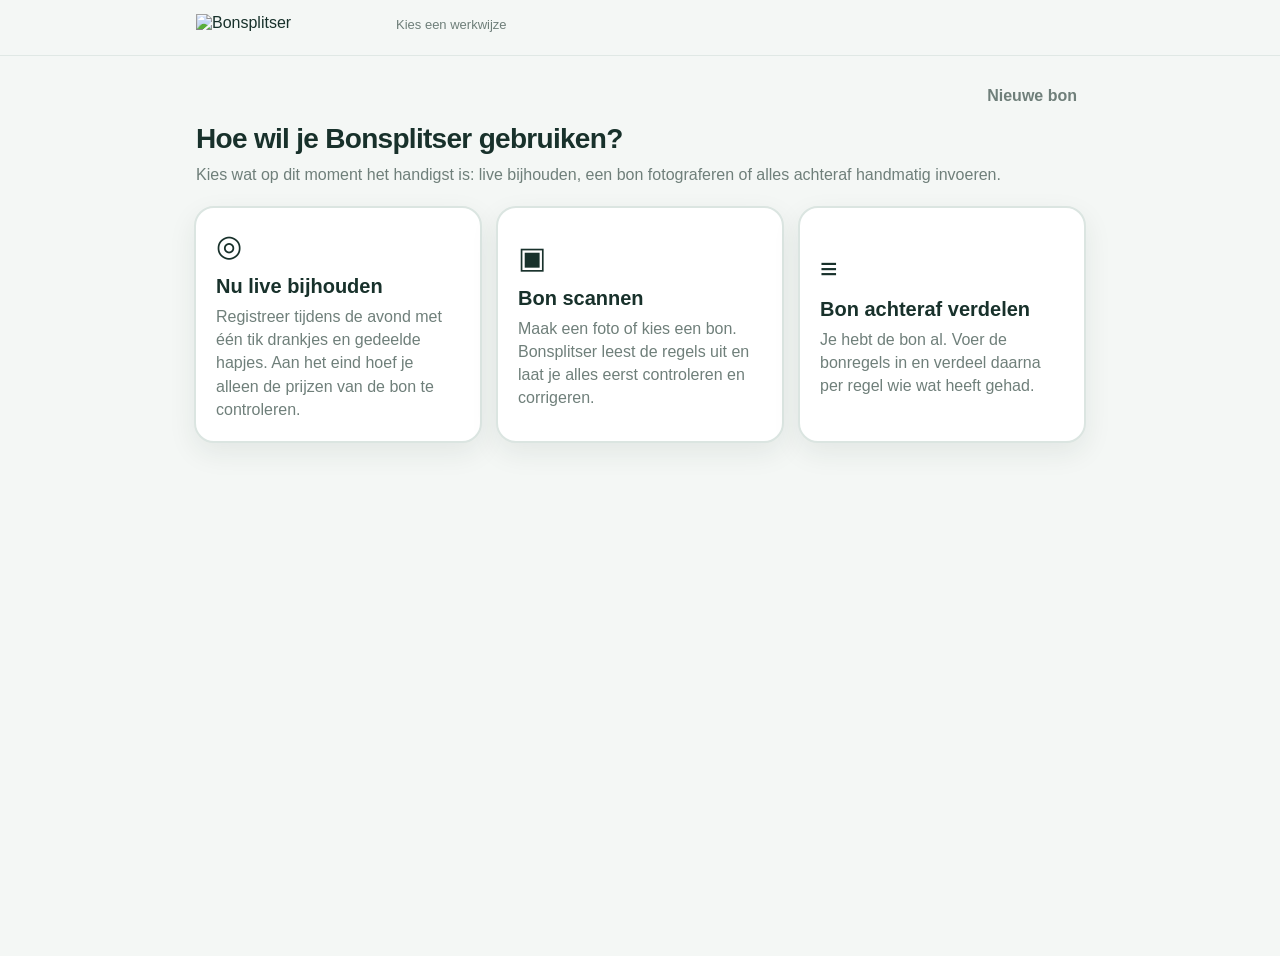
==== commit f7510c2d: "Add files via upload" ====
--- a/index.html
+++ b/index.html
@@ -5,6 +5,7 @@
   <meta name="viewport" content="width=device-width, initial-scale=1, viewport-fit=cover" />
   <meta name="theme-color" content="#174f43" />
   <title>Bonsplitser</title>
+  <link rel="icon" type="image/png" href="assets/favicon.png">
   <style>
     :root {
       --bg: #f4f7f5;
@@ -41,11 +42,7 @@
     }
     .head { max-width: 920px; margin: 0 auto; padding: 14px 16px 10px; }
     .brandrow { display: flex; align-items: center; gap: 12px; }
-    .logo {
-      width: 42px; height: 42px; border-radius: 13px; background: var(--primary);
-      color: #fff; display: grid; place-items: center; font-size: 21px; box-shadow: var(--shadow);
-    }
-    h1 { font-size: 22px; margin: 0; letter-spacing: -.3px; }
+    .brand-logo { width: 188px; max-width: 54vw; height: auto; display: block; }
     .subtitle { margin: 2px 0 0; color: var(--muted); font-size: 13px; }
     .progress { margin-top: 13px; display: grid; grid-template-columns: repeat(5,1fr); gap: 6px; }
     .progress div { height: 5px; border-radius: 999px; background: #d9e3df; transition: .2s ease; }
@@ -142,7 +139,7 @@
     .copy-ok { color: var(--success); font-weight: 700; margin-top: 8px; font-size: 13px; }
 
 
-    .mode-grid { display: grid; grid-template-columns: 1fr 1fr; gap: 14px; }
+    .mode-grid { display: grid; grid-template-columns: repeat(3,1fr); gap: 14px; }
     .choice-card { border: 2px solid var(--line); background: white; border-radius: 20px; padding: 20px; text-align: left; color: var(--ink); min-height: 185px; box-shadow: var(--shadow); }
     .choice-card:hover { border-color: var(--primary-2); }
     .choice-icon { font-size: 30px; margin-bottom: 12px; }
@@ -167,6 +164,23 @@
     .micro-btn.danger { background: var(--danger-bg); color: var(--danger); }
     .live-counter { font-variant-numeric: tabular-nums; font-weight: 800; }
 
+    .scan-drop { border: 2px dashed #c8d8d1; background: #fbfdfc; border-radius: 18px; padding: 18px; text-align: center; }
+    .scan-drop input[type="file"] { position: absolute; width: 1px; height: 1px; opacity: 0; pointer-events: none; }
+    .scan-preview { width: 100%; max-height: 430px; object-fit: contain; border-radius: 14px; margin-top: 14px; background: #eef2f0; }
+    .scan-actions { display: flex; gap: 9px; flex-wrap: wrap; justify-content: center; margin-top: 12px; }
+    .scan-progress { margin-top: 14px; }
+    .progress-track { height: 9px; background: #e7eeeb; border-radius: 999px; overflow: hidden; }
+    .progress-fill { height: 100%; width: 0%; background: var(--primary); transition: width .2s ease; }
+    .scan-table { display: grid; gap: 10px; }
+    .scan-row { display: grid; grid-template-columns: 68px minmax(0,1fr) 96px 42px; gap: 8px; align-items: end; padding: 10px 0; border-bottom: 1px solid #eef2f0; }
+    .scan-row:last-child { border-bottom: 0; }
+    .scan-unit { font-size: 12px; color: var(--muted); padding: 0 2px 9px; text-align: right; }
+    .scan-check { display: grid; gap: 7px; margin-top: 10px; }
+    .check-line { display: flex; justify-content: space-between; gap: 16px; padding: 10px 12px; border-radius: 12px; background: #f2f6f4; font-size: 14px; }
+    .check-line.bad { background: var(--danger-bg); color: var(--danger); }
+    .check-line.ok { background: var(--success-bg); color: var(--success); }
+    .ocr-raw { white-space: pre-wrap; word-break: break-word; max-height: 220px; overflow: auto; background: #f5f7f6; border-radius: 12px; padding: 12px; font-family: ui-monospace, SFMono-Regular, Menlo, monospace; font-size: 11px; color: #51605b; }
+
     @media (max-width: 620px) {
       .grid2 { grid-template-columns: 1fr; }
       .item-row { grid-template-columns: 72px 1fr 42px; }
@@ -178,6 +192,18 @@
       .live-products { grid-template-columns: 1fr 1fr; }
       .live-add-grid { grid-template-columns: 1fr 100px; }
       .live-add-grid .add-live-wrap { grid-column: 1 / 3; }
+      .scan-row { grid-template-columns: 64px minmax(0,1fr) 42px; }
+      .scan-row .scan-price-field { grid-column: 1 / 3; }
+    }
+
+    @media print {
+      body { background: white; }
+      header, .bottom-nav, .top-actions, #shareActions { display: none !important; }
+      .app { max-width: none; padding: 0; }
+      main { padding: 0; }
+      .step { display: none !important; }
+      .step[data-step="6"].active { display: block !important; }
+      .card, .summary-person { box-shadow: none; break-inside: avoid; }
     }
   </style>
 </head>
@@ -185,11 +211,8 @@
 <header>
   <div class="head">
     <div class="brandrow">
-      <div class="logo">✦</div>
-      <div>
-        <h1>Bonsplitser</h1>
-        <p class="subtitle" id="headerSubtitle">Wie waren erbij?</p>
-      </div>
+      <img class="brand-logo" src="assets/bonsplitser-logo.png" alt="Bonsplitser">
+      <p class="subtitle" id="headerSubtitle">Wie waren erbij?</p>
     </div>
     <div class="progress" id="progress" aria-label="Voortgang"></div>
   </div>
@@ -202,18 +225,71 @@
 
     <section class="step" data-step="0">
       <h2 class="section-title">Hoe wil je Bonsplitser gebruiken?</h2>
-      <p class="section-help">Kies wat op dit moment het handigst is. Je kunt een bestaande bon achteraf verdelen, of tijdens het uitje meteen bijhouden wie wat neemt.</p>
+      <p class="section-help">Kies wat op dit moment het handigst is: live bijhouden, een bon fotograferen of alles achteraf handmatig invoeren.</p>
       <div class="mode-grid">
         <button class="choice-card" data-start-mode="live">
           <div class="choice-icon">◎</div>
           <h3>Nu live bijhouden</h3>
           <p>Registreer tijdens de avond met één tik drankjes en gedeelde hapjes. Aan het eind hoef je alleen de prijzen van de bon te controleren.</p>
         </button>
+        <button class="choice-card" data-start-mode="scan">
+          <div class="choice-icon">▣</div>
+          <h3>Bon scannen</h3>
+          <p>Maak een foto of kies een bon. Bonsplitser leest de regels uit en laat je alles eerst controleren en corrigeren.</p>
+        </button>
         <button class="choice-card" data-start-mode="after">
           <div class="choice-icon">≡</div>
           <h3>Bon achteraf verdelen</h3>
           <p>Je hebt de bon al. Voer de bonregels in en verdeel daarna per regel wie wat heeft gehad.</p>
         </button>
+      </div>
+    </section>
+
+
+    <section class="step" data-step="7">
+      <h2 class="section-title">Bon scannen</h2>
+      <p class="section-help">Maak de bon zo groot en recht mogelijk in beeld. De herkenning gebeurt op je apparaat. Je controleert altijd eerst wat Bonsplitser heeft gelezen.</p>
+
+      <div class="card">
+        <div class="scan-drop">
+          <strong>Foto van de bon</strong>
+          <p class="small">Op een telefoon kun je direct de camera openen. De eerste scan heeft internet nodig om de tekstherkenning te laden.</p>
+          <input id="receiptPhoto" type="file" accept="image/*" capture="environment">
+          <div class="scan-actions">
+            <button class="btn primary" id="chooseReceiptBtn">📷 Foto maken / kiezen</button>
+            <button class="btn ghost hidden" id="scanReceiptBtn">Bon uitlezen</button>
+          </div>
+          <img id="scanPreview" class="scan-preview hidden" alt="Voorbeeld van de gekozen bon">
+          <div id="scanProgress" class="scan-progress hidden">
+            <div class="progress-track"><div id="scanProgressFill" class="progress-fill"></div></div>
+            <p class="small" id="scanStatus" style="margin:8px 0 0">Scanner voorbereiden…</p>
+          </div>
+        </div>
+      </div>
+
+      <div id="scanResults" class="hidden">
+        <div class="card">
+          <div class="row" style="justify-content:space-between;align-items:flex-start">
+            <div><h3 style="margin-bottom:4px">Dit hebben we gevonden</h3><span class="small">Controleer aantallen, omschrijvingen en bedragen. Alles is aanpasbaar.</span></div>
+            <button class="btn ghost" id="addScanRowBtn">+ Regel</button>
+          </div>
+          <div id="scanRows" class="scan-table" style="margin-top:10px"></div>
+        </div>
+
+        <div class="card">
+          <h3>Controle van de bon</h3>
+          <div class="grid2">
+            <label class="field"><span>Subtotaal op bon</span><input id="scanSubtotal" type="number" min="0" step="0.01" inputmode="decimal" placeholder="0,00"></label>
+            <label class="field"><span>Fooi op bon</span><input id="scanTip" type="number" min="0" step="0.01" inputmode="decimal" placeholder="0,00"></label>
+          </div>
+          <label class="field" style="margin-top:10px"><span>Totaal betaald</span><input id="scanGrandTotal" type="number" min="0" step="0.01" inputmode="decimal" placeholder="0,00"></label>
+          <div id="scanChecks" class="scan-check"></div>
+        </div>
+
+        <details class="card">
+          <summary style="font-weight:750;cursor:pointer">Ruwe herkende tekst bekijken</summary>
+          <div id="scanRawText" class="ocr-raw" style="margin-top:12px"></div>
+        </details>
       </div>
     </section>
 
@@ -312,8 +388,14 @@
       <p class="section-help">Alles is verdeeld. Hieronder staat per persoon precies wat er betaald moet worden.</p>
       <div id="grandTotal"></div>
       <div id="summaryList"></div>
-      <div class="card">
-        <button class="btn primary" id="copyAllBtn" style="width:100%">Kopieer overzicht voor WhatsApp</button>
+      <div class="card" id="shareActions">
+        <h3>Deel of bewaar de afrekening</h3>
+        <div class="inline-actions">
+          <button class="btn primary" id="shareAllBtn">Deel overzicht</button>
+          <button class="btn ghost" id="copyAllBtn">Kopieer tekst</button>
+          <button class="btn ghost" id="downloadAllBtn">Download .txt</button>
+          <button class="btn ghost" id="printAllBtn">Afdrukken / PDF</button>
+        </div>
         <div id="copyStatus" class="copy-ok hidden">Overzicht gekopieerd.</div>
       </div>
     </section>
@@ -331,7 +413,7 @@
 (() => {
   'use strict';
 
-  const STORAGE_KEY = 'bonsplitser-v2';
+  const STORAGE_KEY = 'bonsplitser-v3';
   const state = {
     step: 0, mode: null,
     restaurant: '', date: '',
@@ -339,7 +421,8 @@
     liveProducts: [], liveEvents: [], liveSelectedPeople: [],
     items: [{id: uid(), qty: 1, name:'', total:''}],
     allocations: {},
-    tip: '', tipMode: 'equal'
+    tip: '', tipMode: 'equal',
+    scan: {items:[], subtotal:'', tip:'', total:'', rawText:'', done:false}
   };
 
   const $ = s => document.querySelector(s);
@@ -356,7 +439,7 @@
   function esc(v){ return String(v ?? '').replace(/[&<>'"]/g, c => ({'&':'&amp;','<':'&lt;','>':'&gt;',"'":'&#39;','"':'&quot;'}[c])); }
   function fmtQty(v){ const n = num(v); return Number.isInteger(n) ? String(n) : n.toLocaleString('nl-NL',{maximumFractionDigits:2}); }
 
-  function flow(){ return state.mode === 'live' ? [0,1,2,3,4,5,6] : [0,1,3,4,5,6]; }
+  function flow(){ if(state.mode==='live') return [0,1,2,3,4,5,6]; if(state.mode==='scan') return [0,7,1,3,4,5,6]; return [0,1,3,4,5,6]; }
   function nextInFlow(){ const f=flow(), i=f.indexOf(state.step); return i>=0 && i<f.length-1 ? f[i+1] : state.step; }
   function prevInFlow(){ const f=flow(), i=f.indexOf(state.step); return i>0 ? f[i-1] : state.step; }
 
@@ -371,7 +454,9 @@
       if (!Array.isArray(state.liveEvents)) state.liveEvents=[];
       if (!Array.isArray(state.liveSelectedPeople)) state.liveSelectedPeople=[];
       state.allocations ||= {};
-      state.step = Math.max(0, Math.min(6, num(state.step)));
+      state.scan ||= {items:[], subtotal:'', tip:'', total:'', rawText:'', done:false};
+      if(!Array.isArray(state.scan.items)) state.scan.items=[];
+      state.step = Math.max(0, Math.min(7, num(state.step)));
       if (!state.mode) state.step=0;
     } catch(e) {}
   }
@@ -470,11 +555,11 @@
     state.allocations=newAlloc;
   }
 
-  function render(){ renderChrome(); renderPeople(); renderLive(); renderItems(); renderDistribution(); renderTip(); renderSummary(); save(); }
+  function render(){ renderChrome(); renderScan(); renderPeople(); renderLive(); renderItems(); renderDistribution(); renderTip(); renderSummary(); save(); }
 
   function renderChrome(){
     $$('.step').forEach(el=>el.classList.toggle('active',num(el.dataset.step)===state.step));
-    const labels={0:'Kies een werkwijze',1:'Wie waren erbij?',2:'Live bijhouden',3:'Wat staat er op de bon?',4:'Wie had wat?',5:'Fooi',6:'Eindafrekening'};
+    const labels={0:'Kies een werkwijze',1:'Wie waren erbij?',2:'Live bijhouden',3:'Wat staat er op de bon?',4:'Wie had wat?',5:'Fooi',6:'Eindafrekening',7:'Bon scannen'};
     const f=flow().filter(x=>x!==0), idx=f.indexOf(state.step);
     $('#headerSubtitle').textContent=state.step===0 ? labels[0] : `${idx+1}/${f.length} · ${labels[state.step]}`;
     const progress=$('#progress'); progress.innerHTML='';
@@ -485,10 +570,116 @@
     $('#backBtn').classList.toggle('hidden',state.step===0);
     $('#nextBtn').classList.toggle('hidden',state.step===0 || state.step===6);
     if(state.step===2) $('#nextBtn').textContent='Naar de bon';
+    else if(state.step===7) $('#nextBtn').textContent='Wie waren erbij?';
     else if(state.step===5) $('#nextBtn').textContent='Bekijk afrekening';
     else $('#nextBtn').textContent='Verder';
     $('#bottomInner').classList.toggle('one',state.step===0 || state.step===6);
     $('.bottom-nav').classList.toggle('hidden',state.step===0);
+  }
+
+
+  let scanFile = null;
+  let scanObjectUrl = null;
+
+  function parseMoneyToken(v){
+    const cleaned=String(v||'').replace(/[^0-9,.-]/g,'').replace(/\.(?=\d{3}(?:\D|$))/g,'').replace(',','.');
+    const n=Number(cleaned); return Number.isFinite(n)?n:null;
+  }
+
+  function parseReceiptText(text){
+    const lines=String(text||'').split(/\r?\n/).map(x=>x.replace(/[|]/g,' ').replace(/\s+/g,' ').trim()).filter(Boolean);
+    const items=[]; let subtotal='', tip='', total=''; let corrections=0;
+    const moneyRe=/[€£$]?\s*\d+[.,]\d{2}/g;
+    for(const raw of lines){
+      const low=raw.toLowerCase();
+      const vals=(raw.match(moneyRe)||[]).map(parseMoneyToken).filter(v=>v!=null);
+      if(/sub\s*totaal|subtotaal/.test(low) && vals.length){subtotal=vals[vals.length-1].toFixed(2);continue;}
+      if(/\bfooi\b|\btip\b/.test(low) && vals.length){tip=vals[vals.length-1].toFixed(2);continue;}
+      if(/^totaal\b|^total\b/.test(low) && vals.length){total=vals[vals.length-1].toFixed(2);continue;}
+      if(/btw|vat|kaartbetaling|card payment|factuur|invoice|excl|incl/.test(low)) continue;
+      const qm=raw.match(/^\D*(\d{1,3})\s+(.+)$/); if(!qm||!vals.length) continue;
+      const qty=Number(qm[1]); if(!qty||qty>99) continue;
+      let rest=qm[2];
+      const moneyMatches=[...rest.matchAll(moneyRe)]; if(!moneyMatches.length) continue;
+      const firstMoneyIndex=moneyMatches[0].index;
+      let name=rest.slice(0,firstMoneyIndex).replace(/[·•|]+$/,'').trim();
+      if(name.length<2) continue;
+      let lineTotal=vals[vals.length-1];
+      let unit=vals.length>1?vals[vals.length-2]:lineTotal/qty;
+      if(qty>0 && Math.abs(unit*qty-lineTotal)>0.03){unit=lineTotal/qty; corrections++;}
+      items.push({id:uid(),qty,name,total:lineTotal.toFixed(2),unit:unit.toFixed(2)});
+    }
+    return {items,subtotal,tip,total,rawText:text,corrections};
+  }
+
+  function scanItemsTotal(){ return (state.scan.items||[]).reduce((s,i)=>s+moneyToCents(i.total),0); }
+
+  function renderScan(){
+    const results=$('#scanResults'); if(!results)return;
+    const has=state.scan.done || (state.scan.items&&state.scan.items.length);
+    results.classList.toggle('hidden',!has);
+    if(!has)return;
+    const wrap=$('#scanRows'); wrap.innerHTML='';
+    state.scan.items.forEach((it,idx)=>{
+      const qty=Math.max(0,num(it.qty)); const totalC=moneyToCents(it.total); const unit=qty?Math.round(totalC/qty):0;
+      const row=document.createElement('div'); row.className='scan-row';
+      row.innerHTML=`<label class="field"><span>Aantal</span><input type="number" min="0" step="1" inputmode="numeric" data-scan-qty="${it.id}" value="${esc(it.qty)}"></label><label class="field"><span>Omschrijving</span><input data-scan-name="${it.id}" value="${esc(it.name)}"></label><label class="field scan-price-field"><span>Totaal · p/st ${euro(unit)}</span><input type="number" min="0" step="0.01" inputmode="decimal" data-scan-total="${it.id}" value="${esc(it.total)}"></label><button class="btn danger iconbtn" data-remove-scan-row="${it.id}" aria-label="Verwijder regel">×</button>`;
+      wrap.appendChild(row);
+    });
+    $('#scanSubtotal').value=state.scan.subtotal||''; $('#scanTip').value=state.scan.tip||''; $('#scanGrandTotal').value=state.scan.total||''; $('#scanRawText').textContent=state.scan.rawText||'';
+    const calc=scanItemsTotal(), sub=moneyToCents(state.scan.subtotal), tip=moneyToCents(state.scan.tip), grand=moneyToCents(state.scan.total), expected=calc+tip;
+    const checks=[];
+    const subKnown=String(state.scan.subtotal||'').trim()!=='';
+    checks.push(`<div class="check-line ${!subKnown||calc===sub?'ok':'bad'}"><span>Som gevonden bonregels</span><strong>${euro(calc)}${subKnown?` / bon ${euro(sub)}`:''}</strong></div>`);
+    const totalKnown=String(state.scan.total||'').trim()!=='';
+    checks.push(`<div class="check-line ${!totalKnown||expected===grand?'ok':'bad'}"><span>Regels + fooi</span><strong>${euro(expected)}${totalKnown?` / betaald ${euro(grand)}`:''}</strong></div>`);
+    if(subKnown&&calc!==sub) checks.push(`<div class="notice" style="margin:0">⚠ De regels tellen niet op tot het subtotaal. Controleer vooral regels waar OCR een cijfer verkeerd kan hebben gelezen.</div>`);
+    else if(totalKnown&&expected!==grand) checks.push(`<div class="notice" style="margin:0">⚠ Subtotaal en fooi sluiten nog niet aan op het betaalde totaal.</div>`);
+    else checks.push(`<div class="validation ok">✓ De rekencontrole sluit aan.</div>`);
+    $('#scanChecks').innerHTML=checks.join('');
+  }
+
+  function loadTesseract(){
+    if(window.Tesseract)return Promise.resolve();
+    return new Promise((resolve,reject)=>{
+      const existing=document.querySelector('script[data-tesseract]'); if(existing){existing.addEventListener('load',resolve,{once:true});existing.addEventListener('error',reject,{once:true});return;}
+      const s=document.createElement('script'); s.src='https://cdn.jsdelivr.net/npm/tesseract.js@5/dist/tesseract.min.js'; s.async=true; s.dataset.tesseract='1'; s.onload=resolve; s.onerror=()=>reject(new Error('Scanner kon niet worden geladen.')); document.head.appendChild(s);
+    });
+  }
+
+  async function preprocessReceipt(file){
+    const url=URL.createObjectURL(file);
+    const img=await new Promise((resolve,reject)=>{const im=new Image(); im.onload=()=>resolve(im); im.onerror=reject; im.src=url;});
+    const maxDim=1700, scale=Math.min(1,maxDim/Math.max(img.naturalWidth,img.naturalHeight));
+    const c=document.createElement('canvas'); c.width=Math.round(img.naturalWidth*scale); c.height=Math.round(img.naturalHeight*scale);
+    const ctx=c.getContext('2d',{willReadFrequently:true}); ctx.drawImage(img,0,0,c.width,c.height); URL.revokeObjectURL(url);
+    const data=ctx.getImageData(0,0,c.width,c.height), d=data.data;
+    for(let i=0;i<d.length;i+=4){const g=.299*d[i]+.587*d[i+1]+.114*d[i+2]; const v=Math.max(0,Math.min(255,(g-128)*1.5+128)); d[i]=d[i+1]=d[i+2]=v;}
+    ctx.putImageData(data,0,0); return c.toDataURL('image/jpeg',.9);
+  }
+
+  async function runReceiptScan(){
+    if(!scanFile)return alertMsg('Kies eerst een foto van de bon.');
+    const prog=$('#scanProgress'), fill=$('#scanProgressFill'), status=$('#scanStatus'); prog.classList.remove('hidden'); fill.style.width='4%'; status.textContent='Scanner laden…';
+    try{
+      await loadTesseract(); status.textContent='Foto voorbereiden…'; fill.style.width='10%';
+      const processed=await preprocessReceipt(scanFile);
+      const logger=m=>{if(m.status==='recognizing text'){const pct=Math.round((m.progress||0)*85)+12;fill.style.width=Math.min(97,pct)+'%';status.textContent=`Bon lezen… ${Math.round((m.progress||0)*100)}%`; } else if(m.status){status.textContent='Scanner: '+m.status.replace(/_/g,' ');}};
+      const worker=await Tesseract.createWorker('nld+eng',undefined,{logger});
+      const result=await worker.recognize(processed);
+      await worker.terminate();
+      const parsed=parseReceiptText(result.data.text||''); Object.assign(state.scan,parsed,{done:true});
+      if(parsed.tip) state.tip=parsed.tip;
+      fill.style.width='100%'; status.textContent=parsed.items.length?`${parsed.items.length} bonregels gevonden. Controleer ze hieronder.`:'Geen duidelijke bonregels gevonden. Je kunt regels handmatig toevoegen.';
+      render();
+    }catch(err){console.error(err); status.textContent='Scannen lukte niet. Probeer een scherpere foto of voer de regels handmatig in.'; fill.style.width='0%'; alertMsg('De bon kon niet automatisch worden gelezen. Je kunt een andere foto proberen.');}
+  }
+
+  function applyScanToBill(){
+    if(!state.scan.items.length)return false;
+    state.items=state.scan.items.map(it=>({id:uid(),qty:num(it.qty),name:it.name,total:Number(num(it.total)).toFixed(2)}));
+    state.allocations={}; if(String(state.scan.tip||'').trim()!=='') state.tip=state.scan.tip;
+    return true;
   }
 
   function renderPeople(){
@@ -574,6 +765,14 @@
   }
 
   function canAdvance(){
+    if(state.step===7){
+      if(!state.scan.items.length)return alertMsg('Scan eerst een bon of voeg minimaal één regel toe.');
+      const calc=scanItemsTotal(), sub=moneyToCents(state.scan.subtotal), tip=moneyToCents(state.scan.tip), grand=moneyToCents(state.scan.total);
+      const subMismatch=String(state.scan.subtotal||'').trim()!=='' && calc!==sub;
+      const totalMismatch=String(state.scan.total||'').trim()!=='' && calc+tip!==grand;
+      if((subMismatch||totalMismatch) && !confirm('De rekencontrole van de scan sluit nog niet helemaal aan. Wil je toch doorgaan?')) return false;
+      if(!applyScanToBill())return false;
+    }
     if(state.step===1){ const names=state.people.map(p=>p.name.trim()).filter(Boolean); if(!names.length)return alertMsg('Vul minimaal één naam in.'); if(names.length!==state.people.length)return alertMsg('Vul voor iedere persoon een naam in.'); if(new Set(names.map(n=>n.toLowerCase())).size!==names.length)return alertMsg('Gebruik voor iedere persoon een unieke naam.'); }
     if(state.step===2){ if(!state.liveEvents.length)return alertMsg('Registreer minimaal één consumptie, of ga terug en kies “Bon achteraf verdelen”.'); syncLiveToBill(); }
     if(state.step===3){ const valid=state.items.filter(i=>i.name.trim()&&num(i.qty)>0&&String(i.total??'').trim()!==''&&moneyToCents(i.total)>=0); if(!valid.length||valid.length!==state.items.length)return alertMsg('Vul elke bonregel compleet in: aantal, omschrijving en totaalprijs.'); }
@@ -585,16 +784,37 @@
   function go(step){ state.step=step; render(); window.scrollTo({top:0,behavior:'smooth'}); }
 
   function buildShareText(){
-    const data=allItemAllocations(); if(!data.allValid)return''; const tips=tipAllocation(data.perPerson); const title=state.restaurant.trim()?`Bonsplitser – ${state.restaurant.trim()}`:'Bonsplitser'; const dateText=state.date?new Date(state.date+'T12:00:00').toLocaleDateString('nl-NL'):''; const lines=[title+(dateText?` (${dateText})`:''),''];
-    state.people.forEach((p,pi)=>{const d=data.perPerson[p.id]; lines.push(`${cleanName(p,pi)}: ${euro(d.subtotal+(tips[p.id]||0))}`);}); lines.push('',`Bon: ${euro(receiptTotalCents())}`,`Fooi: ${euro(moneyToCents(state.tip))}`,`Totaal: ${euro(receiptTotalCents()+moneyToCents(state.tip))}`); return lines.join('\n');
+    const data=allItemAllocations(); if(!data.allValid)return'';
+    const tips=tipAllocation(data.perPerson);
+    const title=state.restaurant.trim()?`Bonsplitser – ${state.restaurant.trim()}`:'Bonsplitser';
+    const dateText=state.date?new Date(state.date+'T12:00:00').toLocaleDateString('nl-NL'):'';
+    const lines=[title+(dateText?` · ${dateText}`:''),''];
+    state.people.forEach((p,pi)=>{
+      const d=data.perPerson[p.id], tipC=tips[p.id]||0, total=d.subtotal+tipC;
+      lines.push(`${cleanName(p,pi)} — ${euro(total)}`);
+      d.lines.forEach(line=>{
+        const a=ensureAllocation(line.item); const extra=a.mode==='equal'?'gedeeld':a.mode==='amounts'?'vrije verdeling':`${fmtQty(num(a.values[p.id]))} ×`;
+        lines.push(`  • ${line.item.name.trim()||'Bonregel'} (${extra}): ${euro(line.cents)}`);
+      });
+      if(tipC) lines.push(`  • Fooi: ${euro(tipC)}`);
+      lines.push('');
+    });
+    lines.push(`Bon: ${euro(receiptTotalCents())}`,`Fooi: ${euro(moneyToCents(state.tip))}`,`Totaal: ${euro(receiptTotalCents()+moneyToCents(state.tip))}`);
+    return lines.join('\n');
   }
 
   document.addEventListener('input',e=>{
     const t=e.target;
     if(t.id==='restaurant')state.restaurant=t.value;
+    else if(t.id==='scanSubtotal')state.scan.subtotal=t.value;
+    else if(t.id==='scanTip')state.scan.tip=t.value;
+    else if(t.id==='scanGrandTotal')state.scan.total=t.value;
     else if(t.id==='date')state.date=t.value;
     else if(t.id==='tip')state.tip=t.value;
     else if(t.dataset.personName){const p=state.people.find(x=>x.id===t.dataset.personName);if(p)p.name=t.value;}
+    else if(t.dataset.scanQty){const i=state.scan.items.find(x=>x.id===t.dataset.scanQty);if(i)i.qty=t.value;}
+    else if(t.dataset.scanName){const i=state.scan.items.find(x=>x.id===t.dataset.scanName);if(i)i.name=t.value;}
+    else if(t.dataset.scanTotal){const i=state.scan.items.find(x=>x.id===t.dataset.scanTotal);if(i)i.total=t.value;}
     else if(t.dataset.itemQty){const i=state.items.find(x=>x.id===t.dataset.itemQty);if(i)i.qty=t.value;}
     else if(t.dataset.itemName){const i=state.items.find(x=>x.id===t.dataset.itemName);if(i)i.name=t.value;}
     else if(t.dataset.itemTotal){const i=state.items.find(x=>x.id===t.dataset.itemTotal);if(i){i.total=t.value;i.manualTotal=true;}}
@@ -605,13 +825,17 @@
   document.addEventListener('change',e=>{
     const t=e.target;
     if(t.name==='tipMode'){state.tipMode=t.value;render();}
-    else if(t.id==='tip'||t.dataset.itemQty||t.dataset.itemName||t.dataset.itemTotal||t.dataset.allocValue)render();
+    else if(t.id==='tip'||t.id==='scanSubtotal'||t.id==='scanTip'||t.id==='scanGrandTotal'||t.dataset.scanQty||t.dataset.scanName||t.dataset.scanTotal||t.dataset.itemQty||t.dataset.itemName||t.dataset.itemTotal||t.dataset.allocValue)render();
     else if(t.dataset.allocCheck){const [itemId,personId]=t.dataset.allocCheck.split('|');const a=state.allocations[itemId];if(a)a.values[personId]=t.checked;render();}
   });
 
   document.addEventListener('click',async e=>{
     const b=e.target.closest('button'); if(!b)return;
-    if(b.dataset.startMode){ state.mode=b.dataset.startMode; state.step=1; render(); window.scrollTo({top:0,behavior:'smooth'}); }
+    if(b.dataset.startMode){ state.mode=b.dataset.startMode; state.step=state.mode==='scan'?7:1; render(); window.scrollTo({top:0,behavior:'smooth'}); }
+    else if(b.id==='chooseReceiptBtn'){ $('#receiptPhoto').click(); }
+    else if(b.id==='scanReceiptBtn'){ await runReceiptScan(); }
+    else if(b.id==='addScanRowBtn'){ state.scan.items.push({id:uid(),qty:1,name:'',total:''}); state.scan.done=true; render(); }
+    else if(b.dataset.removeScanRow){ state.scan.items=state.scan.items.filter(i=>i.id!==b.dataset.removeScanRow); render(); }
     else if(b.id==='addPersonBtn'){state.people.push({id:uid(),name:''});render();}
     else if(b.dataset.removePerson){
       if(state.people.length<=1)return alertMsg('Er moet minimaal één persoon blijven staan.');
@@ -638,11 +862,28 @@
     else if(b.id==='nextBtn'){if(canAdvance())go(nextInFlow());}
     else if(b.id==='backBtn')go(prevInFlow());
     else if(b.id==='resetBtn'){
-      if(confirm('Nieuwe bon starten? De huidige gegevens worden gewist.')){localStorage.removeItem(STORAGE_KEY);Object.assign(state,{step:0,mode:null,restaurant:'',date:'',people:[{id:uid(),name:''},{id:uid(),name:''}],liveProducts:[],liveEvents:[],liveSelectedPeople:[],items:[{id:uid(),qty:1,name:'',total:''}],allocations:{},tip:'',tipMode:'equal'});render();}
-    }
+      if(confirm('Nieuwe bon starten? De huidige gegevens worden gewist.')){localStorage.removeItem(STORAGE_KEY);Object.assign(state,{step:0,mode:null,restaurant:'',date:'',people:[{id:uid(),name:''},{id:uid(),name:''}],liveProducts:[],liveEvents:[],liveSelectedPeople:[],items:[{id:uid(),qty:1,name:'',total:''}],allocations:{},tip:'',tipMode:'equal',scan:{items:[],subtotal:'',tip:'',total:'',rawText:'',done:false}});scanFile=null;if(scanObjectUrl){URL.revokeObjectURL(scanObjectUrl);scanObjectUrl=null;}render();}
+    }
+    else if(b.id==='shareAllBtn'){
+      const text=buildShareText(); if(!text)return;
+      if(navigator.share){try{await navigator.share({title:'Bonsplitser',text});}catch(err){if(err?.name!=='AbortError')console.error(err);}}
+      else {try{await navigator.clipboard.writeText(text);}catch(err){} alertMsg('Delen wordt hier niet ondersteund. Het overzicht is naar het klembord gekopieerd.');}
+    }
+    else if(b.id==='downloadAllBtn'){
+      const text=buildShareText(); if(!text)return; const blob=new Blob([text],{type:'text/plain;charset=utf-8'}); const url=URL.createObjectURL(blob); const a=document.createElement('a'); a.href=url; const base=(state.restaurant.trim()||'bonsplitser').replace(/[^a-z0-9_-]+/gi,'-').replace(/^-|-$/g,''); a.download=`${base||'bonsplitser'}-afrekening.txt`; document.body.appendChild(a); a.click(); a.remove(); setTimeout(()=>URL.revokeObjectURL(url),500);
+    }
+    else if(b.id==='printAllBtn'){ window.print(); }
     else if(b.id==='copyAllBtn'){
       const text=buildShareText();if(!text)return; try{await navigator.clipboard.writeText(text);}catch(err){const ta=document.createElement('textarea');ta.value=text;document.body.appendChild(ta);ta.select();document.execCommand('copy');ta.remove();} $('#copyStatus').classList.remove('hidden');setTimeout(()=>$('#copyStatus').classList.add('hidden'),2500);
     }
+  });
+
+
+  $('#receiptPhoto').addEventListener('change',e=>{
+    const file=e.target.files&&e.target.files[0]; if(!file)return; scanFile=file;
+    if(scanObjectUrl)URL.revokeObjectURL(scanObjectUrl); scanObjectUrl=URL.createObjectURL(file);
+    $('#scanPreview').src=scanObjectUrl; $('#scanPreview').classList.remove('hidden'); $('#scanReceiptBtn').classList.remove('hidden');
+    $('#scanProgress').classList.add('hidden');
   });
 
   load(); render();
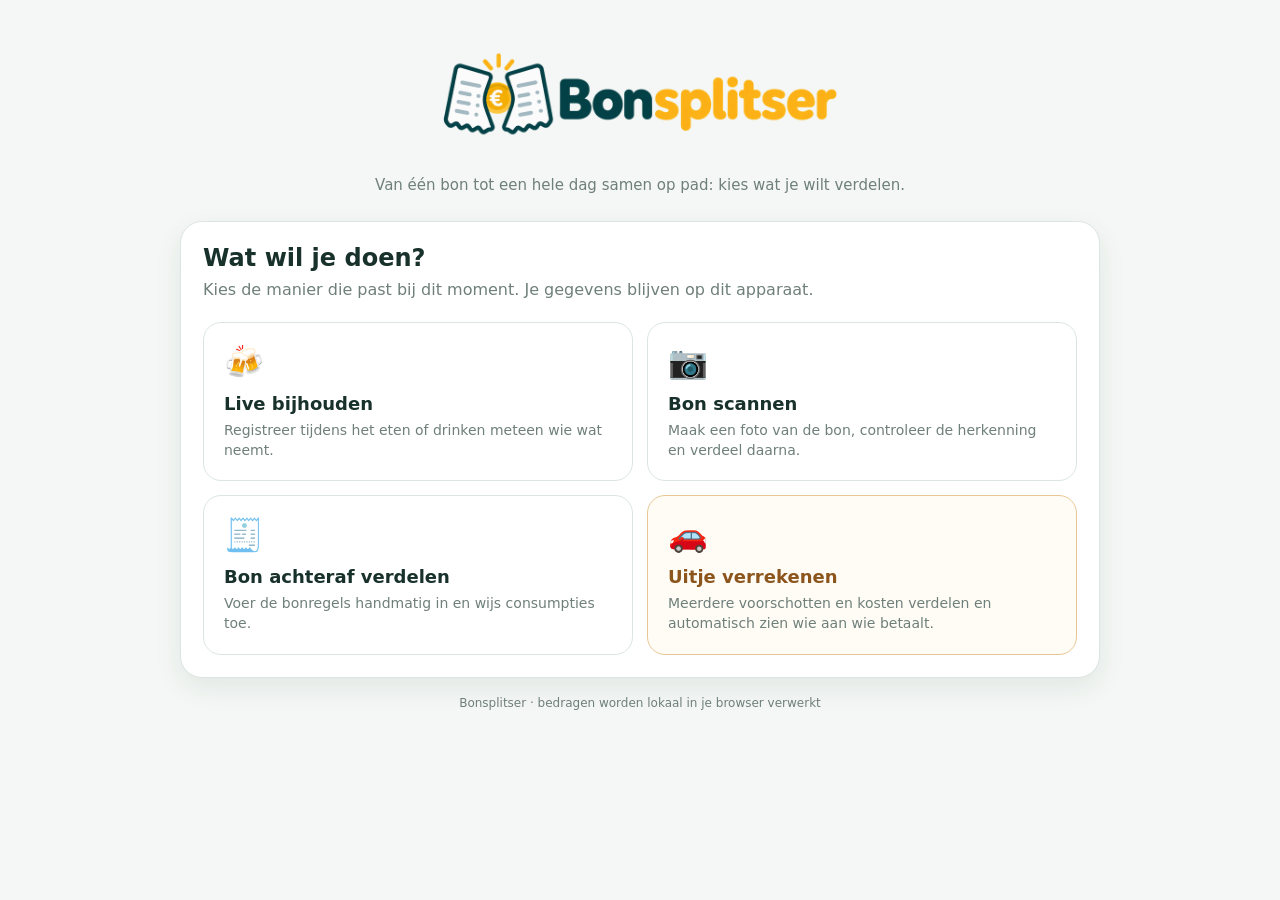
==== commit 5ad7e711: "Add outing expense settlement mode" ====
--- a/index.html
+++ b/index.html
@@ -7,887 +7,57 @@
   <title>Bonsplitser</title>
   <link rel="icon" type="image/png" href="assets/favicon.png">
   <style>
-    :root {
-      --bg: #f4f7f5;
-      --card: #ffffff;
-      --ink: #18312b;
-      --muted: #6f7f7a;
-      --line: #dbe5e1;
-      --primary: #174f43;
-      --primary-2: #267362;
-      --accent: #f2a65a;
-      --danger: #b84646;
-      --success: #287a54;
-      --warn-bg: #fff6df;
-      --danger-bg: #fff0f0;
-      --success-bg: #eaf7ef;
-      --shadow: 0 10px 28px rgba(24,49,43,.08);
-      --radius: 18px;
-    }
-    * { box-sizing: border-box; }
-    body {
-      margin: 0;
-      background: var(--bg);
-      color: var(--ink);
-      font-family: Inter, ui-sans-serif, -apple-system, BlinkMacSystemFont, "Segoe UI", sans-serif;
-      -webkit-font-smoothing: antialiased;
-    }
-    button, input, select { font: inherit; }
-    button { cursor: pointer; }
-    .app { max-width: 920px; margin: 0 auto; min-height: 100vh; padding-bottom: calc(94px + env(safe-area-inset-bottom)); }
-    header {
-      position: sticky; top: 0; z-index: 30;
-      background: rgba(244,247,245,.94); backdrop-filter: blur(12px);
-      border-bottom: 1px solid rgba(219,229,225,.8);
-    }
-    .head { max-width: 920px; margin: 0 auto; padding: 14px 16px 10px; }
-    .brandrow { display: flex; align-items: center; gap: 12px; }
-    .brand-logo { width: 188px; max-width: 54vw; height: auto; display: block; }
-    .subtitle { margin: 2px 0 0; color: var(--muted); font-size: 13px; }
-    .progress { margin-top: 13px; display: grid; grid-template-columns: repeat(5,1fr); gap: 6px; }
-    .progress div { height: 5px; border-radius: 999px; background: #d9e3df; transition: .2s ease; }
-    .progress div.active { background: var(--primary); }
-
-    main { padding: 18px 14px 24px; }
-    .step { display: none; animation: fade .18s ease; }
-    .step.active { display: block; }
-    @keyframes fade { from { opacity: .3; transform: translateY(4px); } to { opacity: 1; transform: none; } }
-    .section-title { font-size: 28px; line-height: 1.1; margin: 8px 2px 8px; letter-spacing: -.7px; }
-    .section-help { margin: 0 2px 20px; color: var(--muted); line-height: 1.45; }
-    .card { background: var(--card); border: 1px solid var(--line); border-radius: var(--radius); padding: 16px; box-shadow: var(--shadow); margin-bottom: 14px; }
-    .card h3 { margin: 0 0 12px; font-size: 18px; }
-    .grid2 { display: grid; grid-template-columns: 1fr 1fr; gap: 12px; }
-    label.field { display: block; }
-    .field span, .mini-label { display: block; font-size: 12px; font-weight: 700; color: var(--muted); margin: 0 0 6px 2px; }
-    input, select {
-      width: 100%; border: 1px solid var(--line); border-radius: 13px; background: #fbfcfb; color: var(--ink);
-      padding: 12px 13px; outline: none; min-height: 44px;
-    }
-    input:focus, select:focus { border-color: var(--primary-2); box-shadow: 0 0 0 3px rgba(38,115,98,.12); background: white; }
-    input[type="checkbox"], input[type="radio"] { width: auto; min-height: 0; accent-color: var(--primary); }
-    .row { display: flex; gap: 10px; align-items: center; }
-    .grow { flex: 1; }
-    .btn {
-      border: 0; border-radius: 13px; padding: 11px 15px; min-height: 44px; font-weight: 750;
-      background: #e7eeeb; color: var(--ink);
-    }
-    .btn:hover { filter: brightness(.985); }
-    .btn.primary { background: var(--primary); color: white; }
-    .btn.ghost { background: transparent; border: 1px solid var(--line); }
-    .btn.danger { background: var(--danger-bg); color: var(--danger); }
-    .iconbtn { width: 42px; min-width: 42px; padding: 0; font-size: 18px; }
-    .person-row, .item-row { display: grid; gap: 8px; align-items: end; margin-bottom: 9px; }
-    .person-row { grid-template-columns: 1fr 42px; }
-    .item-row { grid-template-columns: 80px 1fr 112px 42px; }
-    .totals-bar {
-      display: flex; flex-wrap: wrap; justify-content: space-between; gap: 8px 18px; align-items: center;
-      padding: 13px 15px; border-radius: 15px; background: #edf4f1; margin: 14px 0;
-    }
-    .totals-bar strong { font-size: 20px; }
-    .small { font-size: 13px; color: var(--muted); }
-    .pill { display: inline-flex; align-items: center; gap: 6px; border-radius: 999px; padding: 6px 10px; font-size: 12px; font-weight: 750; background: #edf4f1; }
-    .pill.ok { background: var(--success-bg); color: var(--success); }
-    .pill.bad { background: var(--danger-bg); color: var(--danger); }
-    .pill.warn { background: var(--warn-bg); color: #8b6414; }
-
-    .distribution-card { padding: 0; overflow: hidden; }
-    .dist-head { padding: 14px 16px; border-bottom: 1px solid var(--line); background: #fcfdfc; }
-    .dist-title { display: flex; justify-content: space-between; align-items: start; gap: 10px; }
-    .dist-title h3 { margin: 0; }
-    .dist-sub { color: var(--muted); font-size: 13px; margin-top: 3px; }
-    .mode-tabs { display: grid; grid-template-columns: repeat(3,1fr); gap: 6px; margin-top: 12px; }
-    .mode-btn { border: 1px solid var(--line); background: white; color: var(--ink); border-radius: 11px; padding: 9px 8px; font-size: 12px; font-weight: 700; }
-    .mode-btn.active { background: var(--primary); color: white; border-color: var(--primary); }
-    .dist-body { padding: 12px 16px 15px; }
-    .person-alloc { display: grid; grid-template-columns: minmax(0,1fr) 100px 90px; gap: 8px; align-items: center; padding: 7px 0; border-bottom: 1px solid #eef2f0; }
-    .person-alloc:last-child { border-bottom: 0; }
-    .person-alloc .name { overflow: hidden; text-overflow: ellipsis; white-space: nowrap; font-weight: 650; }
-    .person-alloc input[type="number"] { min-height: 38px; padding: 8px 10px; text-align: right; }
-    .amount { text-align: right; font-variant-numeric: tabular-nums; }
-    .checkperson { display: flex; align-items: center; gap: 10px; min-height: 38px; }
-    .checkperson input { transform: scale(1.15); }
-    .validation { margin-top: 10px; font-size: 12px; border-radius: 11px; padding: 9px 10px; }
-    .validation.ok { background: var(--success-bg); color: var(--success); }
-    .validation.bad { background: var(--danger-bg); color: var(--danger); }
-
-    .radio-card { display: flex; align-items: flex-start; gap: 11px; padding: 13px; border: 1px solid var(--line); border-radius: 14px; margin: 8px 0; background: #fbfcfb; }
-    .radio-card input { margin-top: 3px; transform: scale(1.12); }
-    .radio-card strong { display: block; margin-bottom: 3px; }
-    .summary-person { border: 1px solid var(--line); border-radius: 16px; overflow: hidden; margin-bottom: 12px; background: white; }
-    .summary-top { display: flex; justify-content: space-between; gap: 10px; padding: 14px 15px; background: #fbfcfb; align-items: center; }
-    .summary-top h3 { margin: 0; }
-    .summary-top .price { font-size: 22px; font-weight: 800; }
-    .details { padding: 4px 15px 12px; }
-    .detail-row { display: grid; grid-template-columns: 1fr auto; gap: 12px; padding: 8px 0; border-bottom: 1px dashed #e6ece9; font-size: 14px; }
-    .detail-row:last-child { border-bottom: 0; }
-    .detail-row .desc small { display: block; color: var(--muted); margin-top: 2px; }
-    .grand-total { background: var(--primary); color: white; border-radius: 19px; padding: 18px; margin: 15px 0; }
-    .grand-total .line { display: flex; justify-content: space-between; padding: 4px 0; }
-    .grand-total .big { margin-top: 8px; padding-top: 11px; border-top: 1px solid rgba(255,255,255,.25); font-size: 22px; font-weight: 850; }
-    .notice { border-radius: 14px; padding: 12px 13px; background: var(--warn-bg); color: #795a18; font-size: 13px; line-height: 1.4; margin: 10px 0 14px; }
-    .empty { text-align: center; color: var(--muted); padding: 24px 14px; border: 1px dashed #cad8d2; border-radius: 14px; }
-
-    .bottom-nav {
-      position: fixed; z-index: 40; left: 0; right: 0; bottom: 0; background: rgba(255,255,255,.96); backdrop-filter: blur(13px);
-      border-top: 1px solid var(--line); padding: 10px max(14px, env(safe-area-inset-right)) calc(10px + env(safe-area-inset-bottom)) max(14px, env(safe-area-inset-left));
-    }
-    .bottom-inner { max-width: 920px; margin: 0 auto; display: grid; grid-template-columns: 1fr 1.4fr; gap: 10px; }
-    .bottom-inner.one { grid-template-columns: 1fr; }
-    .hidden { display: none !important; }
-    .top-actions { display: flex; justify-content: flex-end; margin: 6px 2px 12px; }
-    .linkbtn { border: 0; background: transparent; color: var(--muted); font-weight: 700; padding: 7px; }
-    .copy-ok { color: var(--success); font-weight: 700; margin-top: 8px; font-size: 13px; }
-
-
-    .mode-grid { display: grid; grid-template-columns: repeat(3,1fr); gap: 14px; }
-    .choice-card { border: 2px solid var(--line); background: white; border-radius: 20px; padding: 20px; text-align: left; color: var(--ink); min-height: 185px; box-shadow: var(--shadow); }
-    .choice-card:hover { border-color: var(--primary-2); }
-    .choice-icon { font-size: 30px; margin-bottom: 12px; }
-    .choice-card h3 { font-size: 20px; margin: 0 0 7px; }
-    .choice-card p { color: var(--muted); line-height: 1.45; margin: 0; }
-    .live-selector { display: flex; flex-wrap: wrap; gap: 8px; margin-top: 8px; }
-    .person-chip { border: 1px solid var(--line); background: white; border-radius: 999px; padding: 10px 14px; font-weight: 750; color: var(--ink); }
-    .person-chip.active { background: var(--primary); color: white; border-color: var(--primary); }
-    .live-products { display: grid; grid-template-columns: repeat(2, minmax(0,1fr)); gap: 10px; margin-top: 10px; }
-    .product-tap { border: 1px solid var(--line); background: #fbfcfb; border-radius: 15px; padding: 14px; text-align: left; min-height: 74px; color: var(--ink); }
-    .product-tap strong { display: block; font-size: 16px; margin-bottom: 4px; }
-    .product-tap span { font-size: 12px; color: var(--muted); }
-    .product-tap:active { transform: scale(.985); background: #eef5f2; }
-    .live-add-grid { display: grid; grid-template-columns: 1fr 120px auto; gap: 8px; align-items: end; }
-    .live-log { display: flex; flex-direction: column; gap: 8px; }
-    .log-row { display: grid; grid-template-columns: 1fr auto; gap: 10px; align-items: center; border-bottom: 1px solid #eef2f0; padding: 9px 0; }
-    .log-row:last-child { border-bottom: 0; }
-    .log-main { font-size: 14px; }
-    .log-main small { display: block; color: var(--muted); margin-top: 3px; }
-    .inline-actions { display: flex; gap: 8px; flex-wrap: wrap; }
-    .micro-btn { border: 0; border-radius: 10px; min-height: 36px; padding: 7px 10px; font-weight: 750; background: #edf4f1; color: var(--ink); }
-    .micro-btn.danger { background: var(--danger-bg); color: var(--danger); }
-    .live-counter { font-variant-numeric: tabular-nums; font-weight: 800; }
-
-    .scan-drop { border: 2px dashed #c8d8d1; background: #fbfdfc; border-radius: 18px; padding: 18px; text-align: center; }
-    .scan-drop input[type="file"] { position: absolute; width: 1px; height: 1px; opacity: 0; pointer-events: none; }
-    .scan-preview { width: 100%; max-height: 430px; object-fit: contain; border-radius: 14px; margin-top: 14px; background: #eef2f0; }
-    .scan-actions { display: flex; gap: 9px; flex-wrap: wrap; justify-content: center; margin-top: 12px; }
-    .scan-progress { margin-top: 14px; }
-    .progress-track { height: 9px; background: #e7eeeb; border-radius: 999px; overflow: hidden; }
-    .progress-fill { height: 100%; width: 0%; background: var(--primary); transition: width .2s ease; }
-    .scan-table { display: grid; gap: 10px; }
-    .scan-row { display: grid; grid-template-columns: 68px minmax(0,1fr) 96px 42px; gap: 8px; align-items: end; padding: 10px 0; border-bottom: 1px solid #eef2f0; }
-    .scan-row:last-child { border-bottom: 0; }
-    .scan-unit { font-size: 12px; color: var(--muted); padding: 0 2px 9px; text-align: right; }
-    .scan-check { display: grid; gap: 7px; margin-top: 10px; }
-    .check-line { display: flex; justify-content: space-between; gap: 16px; padding: 10px 12px; border-radius: 12px; background: #f2f6f4; font-size: 14px; }
-    .check-line.bad { background: var(--danger-bg); color: var(--danger); }
-    .check-line.ok { background: var(--success-bg); color: var(--success); }
-    .ocr-raw { white-space: pre-wrap; word-break: break-word; max-height: 220px; overflow: auto; background: #f5f7f6; border-radius: 12px; padding: 12px; font-family: ui-monospace, SFMono-Regular, Menlo, monospace; font-size: 11px; color: #51605b; }
-
-    @media (max-width: 620px) {
-      .grid2 { grid-template-columns: 1fr; }
-      .item-row { grid-template-columns: 72px 1fr 42px; }
-      .item-row .price-field { grid-column: 1 / 3; }
-      .section-title { font-size: 25px; }
-      .person-alloc { grid-template-columns: minmax(0,1fr) 88px 78px; }
-      .mode-btn { font-size: 11px; padding: 9px 4px; }
-      .mode-grid { grid-template-columns: 1fr; }
-      .live-products { grid-template-columns: 1fr 1fr; }
-      .live-add-grid { grid-template-columns: 1fr 100px; }
-      .live-add-grid .add-live-wrap { grid-column: 1 / 3; }
-      .scan-row { grid-template-columns: 64px minmax(0,1fr) 42px; }
-      .scan-row .scan-price-field { grid-column: 1 / 3; }
-    }
-
-    @media print {
-      body { background: white; }
-      header, .bottom-nav, .top-actions, #shareActions { display: none !important; }
-      .app { max-width: none; padding: 0; }
-      main { padding: 0; }
-      .step { display: none !important; }
-      .step[data-step="6"].active { display: block !important; }
-      .card, .summary-person { box-shadow: none; break-inside: avoid; }
-    }
+    :root{--bg:#f4f7f5;--card:#fff;--ink:#18312b;--muted:#6f7f7a;--line:#dbe5e1;--primary:#174f43;--accent:#f2a65a;--shadow:0 10px 28px rgba(24,49,43,.08)}
+    *{box-sizing:border-box} body{margin:0;background:var(--bg);color:var(--ink);font-family:Inter,ui-sans-serif,system-ui,-apple-system,BlinkMacSystemFont,"Segoe UI",sans-serif;min-height:100vh}
+    .wrap{width:min(920px,calc(100% - 28px));margin:0 auto;padding:28px 0 44px}.brand{text-align:center;margin-bottom:24px}.brand img{width:min(420px,82vw);height:auto;display:block;margin:0 auto}.brand p{margin:6px auto 0;max-width:590px;color:var(--muted);font-size:15px;line-height:1.5}
+    .panel{background:var(--card);border:1px solid var(--line);border-radius:22px;box-shadow:var(--shadow);padding:22px}.panel h1{font-size:24px;margin:0 0 6px}.panel>p{margin:0 0 20px;color:var(--muted);line-height:1.5}
+    .grid{display:grid;grid-template-columns:repeat(2,minmax(0,1fr));gap:14px}.choice{appearance:none;border:1px solid var(--line);background:#fff;border-radius:18px;padding:20px;text-align:left;cursor:pointer;color:var(--ink);font:inherit;transition:.15s ease;min-height:155px}.choice:hover{transform:translateY(-2px);box-shadow:0 9px 22px rgba(24,49,43,.08);border-color:#b9cec6}.choice:active{transform:none}.icon{font-size:32px;display:block;margin-bottom:12px}.choice strong{font-size:18px;display:block;margin-bottom:6px}.choice span:last-child{font-size:14px;color:var(--muted);line-height:1.45;display:block}.choice.trip{border-color:#e8c795;background:#fffcf6}.choice.trip strong{color:#8c551c}
+    .status{display:none;margin-top:15px;border-radius:14px;padding:12px 14px;background:#eaf7ef;color:#287a54;font-size:14px}.status.error{background:#fff0f0;color:#b84646}.foot{text-align:center;color:var(--muted);font-size:12px;margin-top:18px}
+    @media(max-width:650px){.wrap{width:min(100% - 20px,920px);padding-top:18px}.panel{padding:16px;border-radius:18px}.grid{grid-template-columns:1fr}.choice{min-height:auto;padding:17px}.brand{margin-bottom:17px}}
   </style>
 </head>
 <body>
-<header>
-  <div class="head">
-    <div class="brandrow">
-      <img class="brand-logo" src="assets/bonsplitser-logo.png" alt="Bonsplitser">
-      <p class="subtitle" id="headerSubtitle">Wie waren erbij?</p>
+  <main class="wrap">
+    <div class="brand">
+      <img src="assets/bonsplitser-logo.png" alt="Bonsplitser">
+      <p>Van één bon tot een hele dag samen op pad: kies wat je wilt verdelen.</p>
     </div>
-    <div class="progress" id="progress" aria-label="Voortgang"></div>
-  </div>
-</header>
+    <section class="panel">
+      <h1>Wat wil je doen?</h1>
+      <p>Kies de manier die past bij dit moment. Je gegevens blijven op dit apparaat.</p>
+      <div class="grid">
+        <button class="choice" type="button" data-mode="live"><span class="icon">🍻</span><strong>Live bijhouden</strong><span>Registreer tijdens het eten of drinken meteen wie wat neemt.</span></button>
+        <button class="choice" type="button" data-mode="scan"><span class="icon">📷</span><strong>Bon scannen</strong><span>Maak een foto van de bon, controleer de herkenning en verdeel daarna.</span></button>
+        <button class="choice" type="button" data-mode="after"><span class="icon">🧾</span><strong>Bon achteraf verdelen</strong><span>Voer de bonregels handmatig in en wijs consumpties toe.</span></button>
+        <button class="choice trip" type="button" id="tripBtn"><span class="icon">🚗</span><strong>Uitje verrekenen</strong><span>Meerdere voorschotten en kosten verdelen en automatisch zien wie aan wie betaalt.</span></button>
+      </div>
+      <div class="status" id="status">Bonsplitser wordt geladen…</div>
+    </section>
+    <div class="foot">Bonsplitser · bedragen worden lokaal in je browser verwerkt</div>
+  </main>
+  <script>
+    const statusBox=document.getElementById('status');
+    document.getElementById('tripBtn').addEventListener('click',()=>{ location.href='uitje.html'; });
+    document.querySelectorAll('[data-mode]').forEach(btn=>btn.addEventListener('click',()=>launch(btn.dataset.mode)));
 
-<div class="app">
-  <main>
-    <div class="top-actions"><button class="linkbtn" id="resetBtn">Nieuwe bon</button></div>
-
-
-    <section class="step" data-step="0">
-      <h2 class="section-title">Hoe wil je Bonsplitser gebruiken?</h2>
-      <p class="section-help">Kies wat op dit moment het handigst is: live bijhouden, een bon fotograferen of alles achteraf handmatig invoeren.</p>
-      <div class="mode-grid">
-        <button class="choice-card" data-start-mode="live">
-          <div class="choice-icon">◎</div>
-          <h3>Nu live bijhouden</h3>
-          <p>Registreer tijdens de avond met één tik drankjes en gedeelde hapjes. Aan het eind hoef je alleen de prijzen van de bon te controleren.</p>
-        </button>
-        <button class="choice-card" data-start-mode="scan">
-          <div class="choice-icon">▣</div>
-          <h3>Bon scannen</h3>
-          <p>Maak een foto of kies een bon. Bonsplitser leest de regels uit en laat je alles eerst controleren en corrigeren.</p>
-        </button>
-        <button class="choice-card" data-start-mode="after">
-          <div class="choice-icon">≡</div>
-          <h3>Bon achteraf verdelen</h3>
-          <p>Je hebt de bon al. Voer de bonregels in en verdeel daarna per regel wie wat heeft gehad.</p>
-        </button>
-      </div>
-    </section>
-
-
-    <section class="step" data-step="7">
-      <h2 class="section-title">Bon scannen</h2>
-      <p class="section-help">Maak de bon zo groot en recht mogelijk in beeld. De herkenning gebeurt op je apparaat. Je controleert altijd eerst wat Bonsplitser heeft gelezen.</p>
-
-      <div class="card">
-        <div class="scan-drop">
-          <strong>Foto van de bon</strong>
-          <p class="small">Op een telefoon kun je direct de camera openen. De eerste scan heeft internet nodig om de tekstherkenning te laden.</p>
-          <input id="receiptPhoto" type="file" accept="image/*" capture="environment">
-          <div class="scan-actions">
-            <button class="btn primary" id="chooseReceiptBtn">📷 Foto maken / kiezen</button>
-            <button class="btn ghost hidden" id="scanReceiptBtn">Bon uitlezen</button>
-          </div>
-          <img id="scanPreview" class="scan-preview hidden" alt="Voorbeeld van de gekozen bon">
-          <div id="scanProgress" class="scan-progress hidden">
-            <div class="progress-track"><div id="scanProgressFill" class="progress-fill"></div></div>
-            <p class="small" id="scanStatus" style="margin:8px 0 0">Scanner voorbereiden…</p>
-          </div>
-        </div>
-      </div>
-
-      <div id="scanResults" class="hidden">
-        <div class="card">
-          <div class="row" style="justify-content:space-between;align-items:flex-start">
-            <div><h3 style="margin-bottom:4px">Dit hebben we gevonden</h3><span class="small">Controleer aantallen, omschrijvingen en bedragen. Alles is aanpasbaar.</span></div>
-            <button class="btn ghost" id="addScanRowBtn">+ Regel</button>
-          </div>
-          <div id="scanRows" class="scan-table" style="margin-top:10px"></div>
-        </div>
-
-        <div class="card">
-          <h3>Controle van de bon</h3>
-          <div class="grid2">
-            <label class="field"><span>Subtotaal op bon</span><input id="scanSubtotal" type="number" min="0" step="0.01" inputmode="decimal" placeholder="0,00"></label>
-            <label class="field"><span>Fooi op bon</span><input id="scanTip" type="number" min="0" step="0.01" inputmode="decimal" placeholder="0,00"></label>
-          </div>
-          <label class="field" style="margin-top:10px"><span>Totaal betaald</span><input id="scanGrandTotal" type="number" min="0" step="0.01" inputmode="decimal" placeholder="0,00"></label>
-          <div id="scanChecks" class="scan-check"></div>
-        </div>
-
-        <details class="card">
-          <summary style="font-weight:750;cursor:pointer">Ruwe herkende tekst bekijken</summary>
-          <div id="scanRawText" class="ocr-raw" style="margin-top:12px"></div>
-        </details>
-      </div>
-    </section>
-
-    <section class="step" data-step="1">
-      <h2 class="section-title">Wie waren erbij?</h2>
-      <p class="section-help">Voeg iedereen toe die iets heeft gebruikt. Mensen die eerder weggingen blijven gewoon in de lijst; bij latere hapjes vink je ze niet aan.</p>
-      <div class="card">
-        <div class="grid2">
-          <label class="field"><span>Restaurant / locatie (optioneel)</span><input id="restaurant" placeholder="Bijv. De Bloemen" /></label>
-          <label class="field"><span>Datum (optioneel)</span><input id="date" type="date" /></label>
-        </div>
-      </div>
-      <div class="card">
-        <h3>Personen</h3>
-        <div id="peopleList"></div>
-        <button class="btn ghost" id="addPersonBtn">+ Persoon toevoegen</button>
-      </div>
-    </section>
-
-
-    <section class="step" data-step="2">
-      <h2 class="section-title">Live bijhouden</h2>
-      <p class="section-help">Selecteer eerst wie iets neemt en tik daarna op de consumptie. Selecteer je meerdere personen, dan registreert Bonsplitser één gedeeld item dat later automatisch over hen wordt verdeeld.</p>
-
-      <div class="card">
-        <h3>1. Wie neemt iets?</h3>
-        <div id="livePeople" class="live-selector"></div>
-        <p class="small" id="liveSelectionHelp" style="margin:10px 2px 0">Selecteer één of meer personen.</p>
-      </div>
-
-      <div class="card">
-        <h3>2. Tik op de consumptie</h3>
-        <div id="liveProducts" class="live-products"></div>
-        <div id="noLiveProducts" class="empty hidden">Voeg hieronder eerst een drankje of hapje toe.</div>
-      </div>
-
-      <div class="card">
-        <h3>Consumptie toevoegen</h3>
-        <div class="live-add-grid">
-          <label class="field"><span>Naam</span><input id="newLiveProductName" placeholder="Bijv. Affligem Blond" autocomplete="off"></label>
-          <label class="field"><span>Prijs p/st (optioneel)</span><input id="newLiveProductPrice" type="number" min="0" step="0.01" inputmode="decimal" placeholder="0,00"></label>
-          <div class="add-live-wrap"><button class="btn ghost" id="addLiveProductBtn" style="width:100%">+ Toevoegen</button></div>
-        </div>
-        <p class="small" style="margin:10px 2px 0">Prijs nog niet bekend? Geen probleem. Die kun je later vanaf de bon invullen.</p>
-      </div>
-
-      <div class="card">
-        <div class="row" style="justify-content:space-between;align-items:flex-start">
-          <div><h3 style="margin-bottom:3px">Wat is al geregistreerd?</h3><span class="small" id="liveEventCount">0 consumpties</span></div>
-          <button class="micro-btn" id="undoLiveBtn">↶ Laatste ongedaan</button>
-        </div>
-        <div id="liveLog" class="live-log" style="margin-top:8px"></div>
-      </div>
-    </section>
-
-
-    <section class="step" data-step="3">
-      <h2 class="section-title">Wat staat er op de bon?</h2>
-      <p class="section-help">Vul per regel het aantal, de omschrijving en de totaalprijs op de bon in. De prijs per stuk wordt automatisch berekend.</p>
-      <div class="card">
-        <div id="itemsList"></div>
-        <button class="btn ghost" id="addItemBtn">+ Bonregel toevoegen</button>
-        <div class="totals-bar"><span>Totaal bon</span><strong id="receiptTotal">€ 0,00</strong></div>
-      </div>
-    </section>
-
-    <section class="step" data-step="4">
-      <h2 class="section-title">Wie had wat?</h2>
-      <p class="section-help">Kies per bonregel de handigste manier van verdelen. De app controleert of elk bedrag volledig is toegewezen.</p>
-      <div id="distributionList"></div>
-      <div id="distributionOverall" class="notice"></div>
-    </section>
-
-    <section class="step" data-step="5">
-      <h2 class="section-title">Fooi</h2>
-      <p class="section-help">Vul de betaalde fooi in en kies hoe die over de groep moet worden verdeeld.</p>
-      <div class="card">
-        <label class="field"><span>Fooi</span><input id="tip" type="number" min="0" step="0.01" inputmode="decimal" placeholder="0,00" /></label>
-        <div class="totals-bar"><span>Bon + fooi</span><strong id="withTipTotal">€ 0,00</strong></div>
-      </div>
-      <div class="card">
-        <h3>Hoe verdelen?</h3>
-        <label class="radio-card">
-          <input type="radio" name="tipMode" value="equal" checked />
-          <div><strong>Iedereen evenveel</strong><span class="small">De fooi wordt in gelijke delen over alle aanwezigen verdeeld.</span></div>
-        </label>
-        <label class="radio-card">
-          <input type="radio" name="tipMode" value="proportional" />
-          <div><strong>Naar rato van consumpties</strong><span class="small">Wie meer heeft gebruikt, betaalt ook een groter deel van de fooi.</span></div>
-        </label>
-      </div>
-    </section>
-
-    <section class="step" data-step="6">
-      <h2 class="section-title">Eindafrekening</h2>
-      <p class="section-help">Alles is verdeeld. Hieronder staat per persoon precies wat er betaald moet worden.</p>
-      <div id="grandTotal"></div>
-      <div id="summaryList"></div>
-      <div class="card" id="shareActions">
-        <h3>Deel of bewaar de afrekening</h3>
-        <div class="inline-actions">
-          <button class="btn primary" id="shareAllBtn">Deel overzicht</button>
-          <button class="btn ghost" id="copyAllBtn">Kopieer tekst</button>
-          <button class="btn ghost" id="downloadAllBtn">Download .txt</button>
-          <button class="btn ghost" id="printAllBtn">Afdrukken / PDF</button>
-        </div>
-        <div id="copyStatus" class="copy-ok hidden">Overzicht gekopieerd.</div>
-      </div>
-    </section>
-  </main>
-</div>
-
-<nav class="bottom-nav">
-  <div class="bottom-inner" id="bottomInner">
-    <button class="btn ghost" id="backBtn">Terug</button>
-    <button class="btn primary" id="nextBtn">Verder</button>
-  </div>
-</nav>
-
-<script>
-(() => {
-  'use strict';
-
-  const STORAGE_KEY = 'bonsplitser-v3';
-  const state = {
-    step: 0, mode: null,
-    restaurant: '', date: '',
-    people: [{id: uid(), name:''}, {id: uid(), name:''}],
-    liveProducts: [], liveEvents: [], liveSelectedPeople: [],
-    items: [{id: uid(), qty: 1, name:'', total:''}],
-    allocations: {},
-    tip: '', tipMode: 'equal',
-    scan: {items:[], subtotal:'', tip:'', total:'', rawText:'', done:false}
-  };
-
-  const $ = s => document.querySelector(s);
-  const $$ = s => [...document.querySelectorAll(s)];
-  const euro = cents => new Intl.NumberFormat('nl-NL', {style:'currency', currency:'EUR'}).format((cents || 0)/100);
-  const num = v => {
-    if (typeof v === 'number') return Number.isFinite(v) ? v : 0;
-    const x = String(v ?? '').replace(',', '.').trim();
-    const n = Number(x); return Number.isFinite(n) ? n : 0;
-  };
-  const moneyToCents = v => Math.round(num(v) * 100);
-  function uid(){ return Math.random().toString(36).slice(2,10) + Date.now().toString(36).slice(-4); }
-  function cleanName(p, i){ return p.name.trim() || `Persoon ${i+1}`; }
-  function esc(v){ return String(v ?? '').replace(/[&<>'"]/g, c => ({'&':'&amp;','<':'&lt;','>':'&gt;',"'":'&#39;','"':'&quot;'}[c])); }
-  function fmtQty(v){ const n = num(v); return Number.isInteger(n) ? String(n) : n.toLocaleString('nl-NL',{maximumFractionDigits:2}); }
-
-  function flow(){ if(state.mode==='live') return [0,1,2,3,4,5,6]; if(state.mode==='scan') return [0,7,1,3,4,5,6]; return [0,1,3,4,5,6]; }
-  function nextInFlow(){ const f=flow(), i=f.indexOf(state.step); return i>=0 && i<f.length-1 ? f[i+1] : state.step; }
-  function prevInFlow(){ const f=flow(), i=f.indexOf(state.step); return i>0 ? f[i-1] : state.step; }
-
-  function save(){ try { localStorage.setItem(STORAGE_KEY, JSON.stringify(state)); } catch(e) {} }
-  function load(){
-    try {
-      const raw = localStorage.getItem(STORAGE_KEY); if (!raw) return;
-      const parsed = JSON.parse(raw); Object.assign(state, parsed);
-      if (!Array.isArray(state.people) || !state.people.length) state.people=[{id:uid(),name:''}];
-      if (!Array.isArray(state.items) || !state.items.length) state.items=[{id:uid(),qty:1,name:'',total:''}];
-      if (!Array.isArray(state.liveProducts)) state.liveProducts=[];
-      if (!Array.isArray(state.liveEvents)) state.liveEvents=[];
-      if (!Array.isArray(state.liveSelectedPeople)) state.liveSelectedPeople=[];
-      state.allocations ||= {};
-      state.scan ||= {items:[], subtotal:'', tip:'', total:'', rawText:'', done:false};
-      if(!Array.isArray(state.scan.items)) state.scan.items=[];
-      state.step = Math.max(0, Math.min(7, num(state.step)));
-      if (!state.mode) state.step=0;
-    } catch(e) {}
-  }
-
-  function ensureAllocation(item){
-    const current = state.allocations[item.id] || {mode:'units', values:{}};
-    current.mode ||= 'units'; current.values ||= {};
-    state.people.forEach(p => { if (current.values[p.id] == null) current.values[p.id] = current.mode === 'equal' ? false : ''; });
-    state.allocations[item.id] = current;
-    return current;
-  }
-
-  function allocateProportionally(totalCents, weights){
-    const entries = Object.entries(weights).filter(([,w]) => num(w) > 0);
-    const sum = entries.reduce((a,[,w]) => a + num(w), 0);
-    const out = {}; entries.forEach(([id]) => out[id] = 0);
-    if (!sum || totalCents <= 0) return out;
-    const raw = entries.map(([id,w]) => ({id, raw: totalCents * num(w) / sum}));
-    let used = 0;
-    raw.forEach(r => { r.base = Math.floor(r.raw); r.frac = r.raw-r.base; out[r.id]=r.base; used += r.base; });
-    raw.sort((a,b)=>b.frac-a.frac || a.id.localeCompare(b.id));
-    for (let i=0; i<totalCents-used; i++) out[raw[i % raw.length].id]++;
-    return out;
-  }
-
-  function itemAllocation(item){
-    const alloc=ensureAllocation(item), totalCents=moneyToCents(item.total), result={};
-    state.people.forEach(p=>result[p.id]=0);
-    let valid=false, message='';
-    if (alloc.mode==='equal') {
-      const selected=state.people.filter(p=>!!alloc.values[p.id]);
-      if (!selected.length) message='Selecteer minimaal één persoon.';
-      else { Object.assign(result, allocateProportionally(totalCents,Object.fromEntries(selected.map(p=>[p.id,1])))); valid=true; message=`Gelijk verdeeld over ${selected.length} ${selected.length===1?'persoon':'personen'}.`; }
-    } else if (alloc.mode==='units') {
-      const expected=num(item.qty), actual=state.people.reduce((s,p)=>s+num(alloc.values[p.id]),0);
-      if (expected<=0) message='Vul eerst een geldig aantal op de bon in.';
-      else if (Math.abs(expected-actual)>0.00001) message=`Nog te verdelen: ${fmtQty(expected-actual)} van ${fmtQty(expected)}.`;
-      else { Object.assign(result, allocateProportionally(totalCents,Object.fromEntries(state.people.map(p=>[p.id,num(alloc.values[p.id])])))); valid=true; message=`Alle ${fmtQty(expected)} verdeeld.`; }
-    } else {
-      const amounts=Object.fromEntries(state.people.map(p=>[p.id,moneyToCents(alloc.values[p.id])])), actual=Object.values(amounts).reduce((a,b)=>a+b,0), diff=totalCents-actual;
-      state.people.forEach(p=>result[p.id]=amounts[p.id]||0);
-      if (diff!==0) message=`${diff>0?'Nog te verdelen':'Te veel verdeeld'}: ${euro(Math.abs(diff))}.`;
-      else { valid=true; message='Het volledige bedrag is verdeeld.'; }
+    async function launch(mode){
+      statusBox.className='status'; statusBox.style.display='block'; statusBox.textContent='Bonsplitser wordt geladen…';
+      document.querySelectorAll('button').forEach(b=>b.disabled=true);
+      try{
+        const res=await fetch('app.html',{cache:'no-store'});
+        if(!res.ok) throw new Error('app.html kon niet worden geladen');
+        let html=await res.text();
+        const safeMode=JSON.stringify(mode);
+        const extra=`<script>setTimeout(()=>{const b=document.querySelector('[data-start-mode='+${safeMode}+']'); if(b) b.click();},50);<\/script>`;
+        html=html.replace('</body>',extra+'</body>');
+        html=html.replace('<div class="top-actions"><button class="linkbtn" id="resetBtn">','<div class="top-actions"><button class="linkbtn" onclick="location.reload()">← Hoofdmenu</button><button class="linkbtn" id="resetBtn">');
+        document.open(); document.write(html); document.close();
+      }catch(err){
+        document.querySelectorAll('button').forEach(b=>b.disabled=false);
+        statusBox.className='status error'; statusBox.textContent='Laden is niet gelukt. Vernieuw de pagina en probeer het opnieuw.';
+        console.error(err);
+      }
     }
-    return {result,valid,message};
-  }
-
-  function allItemAllocations(){
-    const perPerson=Object.fromEntries(state.people.map(p=>[p.id,{subtotal:0,lines:[]} ])); let allValid=true;
-    state.items.forEach((item,idx)=>{
-      const a=itemAllocation(item); if(!a.valid) allValid=false;
-      state.people.forEach(p=>{ const cents=a.result[p.id]||0; if(cents){ perPerson[p.id].subtotal+=cents; perPerson[p.id].lines.push({item,cents,index:idx}); } });
-    });
-    return {perPerson,allValid};
-  }
-
-  function tipAllocation(perPerson){
-    const tipCents=moneyToCents(state.tip); if(!tipCents||!state.people.length) return Object.fromEntries(state.people.map(p=>[p.id,0]));
-    if(state.tipMode==='proportional'){
-      const weights=Object.fromEntries(state.people.map(p=>[p.id,perPerson[p.id].subtotal]));
-      if(Object.values(weights).reduce((a,b)=>a+b,0)>0) return allocateProportionally(tipCents,weights);
-    }
-    return allocateProportionally(tipCents,Object.fromEntries(state.people.map(p=>[p.id,1])));
-  }
-
-  function receiptTotalCents(){ return state.items.reduce((s,i)=>s+moneyToCents(i.total),0); }
-
-  function syncLiveToBill(){
-    if (state.mode!=='live') return;
-    const byProduct=new Map();
-    state.liveEvents.forEach(ev=>byProduct.set(ev.productId,(byProduct.get(ev.productId)||0)+1));
-    const existing=new Map(state.items.filter(i=>i.liveProductId).map(i=>[i.liveProductId,i]));
-    const newItems=[], newAlloc={};
-    state.liveProducts.forEach(prod=>{
-      const qty=byProduct.get(prod.id)||0; if(!qty) return;
-      const old=existing.get(prod.id);
-      const item={
-        id: old?.id || `live_${prod.id}`,
-        liveProductId: prod.id,
-        qty,
-        name: prod.name,
-        total: old?.manualTotal ? old.total : (String(prod.unitPrice??'').trim()!=='' ? (num(prod.unitPrice)*qty).toFixed(2) : (old?.total ?? '')),
-        manualTotal: old?.manualTotal || false
-      };
-      newItems.push(item);
-      const values=Object.fromEntries(state.people.map(p=>[p.id,0]));
-      state.liveEvents.filter(ev=>ev.productId===prod.id).forEach(ev=>{
-        const ids=ev.personIds.filter(id=>values[id]!=null); if(!ids.length) return;
-        const share=1/ids.length; ids.forEach(id=>values[id]+=share);
-      });
-      newAlloc[item.id]={mode:'units',values:Object.fromEntries(Object.entries(values).map(([id,v])=>[id,v?Number(v.toFixed(6)):'']))};
-    });
-    const manualItems=state.items.filter(i=>!i.liveProductId && (i.name?.trim() || String(i.total??'').trim()!==''));
-    manualItems.forEach(i=>{ newItems.push(i); if(state.allocations[i.id]) newAlloc[i.id]=state.allocations[i.id]; });
-    state.items=newItems.length?newItems:[{id:uid(),qty:1,name:'',total:''}];
-    state.allocations=newAlloc;
-  }
-
-  function render(){ renderChrome(); renderScan(); renderPeople(); renderLive(); renderItems(); renderDistribution(); renderTip(); renderSummary(); save(); }
-
-  function renderChrome(){
-    $$('.step').forEach(el=>el.classList.toggle('active',num(el.dataset.step)===state.step));
-    const labels={0:'Kies een werkwijze',1:'Wie waren erbij?',2:'Live bijhouden',3:'Wat staat er op de bon?',4:'Wie had wat?',5:'Fooi',6:'Eindafrekening',7:'Bon scannen'};
-    const f=flow().filter(x=>x!==0), idx=f.indexOf(state.step);
-    $('#headerSubtitle').textContent=state.step===0 ? labels[0] : `${idx+1}/${f.length} · ${labels[state.step]}`;
-    const progress=$('#progress'); progress.innerHTML='';
-    if(state.step!==0){
-      progress.style.gridTemplateColumns=`repeat(${f.length},1fr)`;
-      f.forEach((st,i)=>{ const d=document.createElement('div'); d.classList.toggle('active',i<=idx); progress.appendChild(d); });
-    }
-    $('#backBtn').classList.toggle('hidden',state.step===0);
-    $('#nextBtn').classList.toggle('hidden',state.step===0 || state.step===6);
-    if(state.step===2) $('#nextBtn').textContent='Naar de bon';
-    else if(state.step===7) $('#nextBtn').textContent='Wie waren erbij?';
-    else if(state.step===5) $('#nextBtn').textContent='Bekijk afrekening';
-    else $('#nextBtn').textContent='Verder';
-    $('#bottomInner').classList.toggle('one',state.step===0 || state.step===6);
-    $('.bottom-nav').classList.toggle('hidden',state.step===0);
-  }
-
-
-  let scanFile = null;
-  let scanObjectUrl = null;
-
-  function parseMoneyToken(v){
-    const cleaned=String(v||'').replace(/[^0-9,.-]/g,'').replace(/\.(?=\d{3}(?:\D|$))/g,'').replace(',','.');
-    const n=Number(cleaned); return Number.isFinite(n)?n:null;
-  }
-
-  function parseReceiptText(text){
-    const lines=String(text||'').split(/\r?\n/).map(x=>x.replace(/[|]/g,' ').replace(/\s+/g,' ').trim()).filter(Boolean);
-    const items=[]; let subtotal='', tip='', total=''; let corrections=0;
-    const moneyRe=/[€£$]?\s*\d+[.,]\d{2}/g;
-    for(const raw of lines){
-      const low=raw.toLowerCase();
-      const vals=(raw.match(moneyRe)||[]).map(parseMoneyToken).filter(v=>v!=null);
-      if(/sub\s*totaal|subtotaal/.test(low) && vals.length){subtotal=vals[vals.length-1].toFixed(2);continue;}
-      if(/\bfooi\b|\btip\b/.test(low) && vals.length){tip=vals[vals.length-1].toFixed(2);continue;}
-      if(/^totaal\b|^total\b/.test(low) && vals.length){total=vals[vals.length-1].toFixed(2);continue;}
-      if(/btw|vat|kaartbetaling|card payment|factuur|invoice|excl|incl/.test(low)) continue;
-      const qm=raw.match(/^\D*(\d{1,3})\s+(.+)$/); if(!qm||!vals.length) continue;
-      const qty=Number(qm[1]); if(!qty||qty>99) continue;
-      let rest=qm[2];
-      const moneyMatches=[...rest.matchAll(moneyRe)]; if(!moneyMatches.length) continue;
-      const firstMoneyIndex=moneyMatches[0].index;
-      let name=rest.slice(0,firstMoneyIndex).replace(/[·•|]+$/,'').trim();
-      if(name.length<2) continue;
-      let lineTotal=vals[vals.length-1];
-      let unit=vals.length>1?vals[vals.length-2]:lineTotal/qty;
-      if(qty>0 && Math.abs(unit*qty-lineTotal)>0.03){unit=lineTotal/qty; corrections++;}
-      items.push({id:uid(),qty,name,total:lineTotal.toFixed(2),unit:unit.toFixed(2)});
-    }
-    return {items,subtotal,tip,total,rawText:text,corrections};
-  }
-
-  function scanItemsTotal(){ return (state.scan.items||[]).reduce((s,i)=>s+moneyToCents(i.total),0); }
-
-  function renderScan(){
-    const results=$('#scanResults'); if(!results)return;
-    const has=state.scan.done || (state.scan.items&&state.scan.items.length);
-    results.classList.toggle('hidden',!has);
-    if(!has)return;
-    const wrap=$('#scanRows'); wrap.innerHTML='';
-    state.scan.items.forEach((it,idx)=>{
-      const qty=Math.max(0,num(it.qty)); const totalC=moneyToCents(it.total); const unit=qty?Math.round(totalC/qty):0;
-      const row=document.createElement('div'); row.className='scan-row';
-      row.innerHTML=`<label class="field"><span>Aantal</span><input type="number" min="0" step="1" inputmode="numeric" data-scan-qty="${it.id}" value="${esc(it.qty)}"></label><label class="field"><span>Omschrijving</span><input data-scan-name="${it.id}" value="${esc(it.name)}"></label><label class="field scan-price-field"><span>Totaal · p/st ${euro(unit)}</span><input type="number" min="0" step="0.01" inputmode="decimal" data-scan-total="${it.id}" value="${esc(it.total)}"></label><button class="btn danger iconbtn" data-remove-scan-row="${it.id}" aria-label="Verwijder regel">×</button>`;
-      wrap.appendChild(row);
-    });
-    $('#scanSubtotal').value=state.scan.subtotal||''; $('#scanTip').value=state.scan.tip||''; $('#scanGrandTotal').value=state.scan.total||''; $('#scanRawText').textContent=state.scan.rawText||'';
-    const calc=scanItemsTotal(), sub=moneyToCents(state.scan.subtotal), tip=moneyToCents(state.scan.tip), grand=moneyToCents(state.scan.total), expected=calc+tip;
-    const checks=[];
-    const subKnown=String(state.scan.subtotal||'').trim()!=='';
-    checks.push(`<div class="check-line ${!subKnown||calc===sub?'ok':'bad'}"><span>Som gevonden bonregels</span><strong>${euro(calc)}${subKnown?` / bon ${euro(sub)}`:''}</strong></div>`);
-    const totalKnown=String(state.scan.total||'').trim()!=='';
-    checks.push(`<div class="check-line ${!totalKnown||expected===grand?'ok':'bad'}"><span>Regels + fooi</span><strong>${euro(expected)}${totalKnown?` / betaald ${euro(grand)}`:''}</strong></div>`);
-    if(subKnown&&calc!==sub) checks.push(`<div class="notice" style="margin:0">⚠ De regels tellen niet op tot het subtotaal. Controleer vooral regels waar OCR een cijfer verkeerd kan hebben gelezen.</div>`);
-    else if(totalKnown&&expected!==grand) checks.push(`<div class="notice" style="margin:0">⚠ Subtotaal en fooi sluiten nog niet aan op het betaalde totaal.</div>`);
-    else checks.push(`<div class="validation ok">✓ De rekencontrole sluit aan.</div>`);
-    $('#scanChecks').innerHTML=checks.join('');
-  }
-
-  function loadTesseract(){
-    if(window.Tesseract)return Promise.resolve();
-    return new Promise((resolve,reject)=>{
-      const existing=document.querySelector('script[data-tesseract]'); if(existing){existing.addEventListener('load',resolve,{once:true});existing.addEventListener('error',reject,{once:true});return;}
-      const s=document.createElement('script'); s.src='https://cdn.jsdelivr.net/npm/tesseract.js@5/dist/tesseract.min.js'; s.async=true; s.dataset.tesseract='1'; s.onload=resolve; s.onerror=()=>reject(new Error('Scanner kon niet worden geladen.')); document.head.appendChild(s);
-    });
-  }
-
-  async function preprocessReceipt(file){
-    const url=URL.createObjectURL(file);
-    const img=await new Promise((resolve,reject)=>{const im=new Image(); im.onload=()=>resolve(im); im.onerror=reject; im.src=url;});
-    const maxDim=1700, scale=Math.min(1,maxDim/Math.max(img.naturalWidth,img.naturalHeight));
-    const c=document.createElement('canvas'); c.width=Math.round(img.naturalWidth*scale); c.height=Math.round(img.naturalHeight*scale);
-    const ctx=c.getContext('2d',{willReadFrequently:true}); ctx.drawImage(img,0,0,c.width,c.height); URL.revokeObjectURL(url);
-    const data=ctx.getImageData(0,0,c.width,c.height), d=data.data;
-    for(let i=0;i<d.length;i+=4){const g=.299*d[i]+.587*d[i+1]+.114*d[i+2]; const v=Math.max(0,Math.min(255,(g-128)*1.5+128)); d[i]=d[i+1]=d[i+2]=v;}
-    ctx.putImageData(data,0,0); return c.toDataURL('image/jpeg',.9);
-  }
-
-  async function runReceiptScan(){
-    if(!scanFile)return alertMsg('Kies eerst een foto van de bon.');
-    const prog=$('#scanProgress'), fill=$('#scanProgressFill'), status=$('#scanStatus'); prog.classList.remove('hidden'); fill.style.width='4%'; status.textContent='Scanner laden…';
-    try{
-      await loadTesseract(); status.textContent='Foto voorbereiden…'; fill.style.width='10%';
-      const processed=await preprocessReceipt(scanFile);
-      const logger=m=>{if(m.status==='recognizing text'){const pct=Math.round((m.progress||0)*85)+12;fill.style.width=Math.min(97,pct)+'%';status.textContent=`Bon lezen… ${Math.round((m.progress||0)*100)}%`; } else if(m.status){status.textContent='Scanner: '+m.status.replace(/_/g,' ');}};
-      const worker=await Tesseract.createWorker('nld+eng',undefined,{logger});
-      const result=await worker.recognize(processed);
-      await worker.terminate();
-      const parsed=parseReceiptText(result.data.text||''); Object.assign(state.scan,parsed,{done:true});
-      if(parsed.tip) state.tip=parsed.tip;
-      fill.style.width='100%'; status.textContent=parsed.items.length?`${parsed.items.length} bonregels gevonden. Controleer ze hieronder.`:'Geen duidelijke bonregels gevonden. Je kunt regels handmatig toevoegen.';
-      render();
-    }catch(err){console.error(err); status.textContent='Scannen lukte niet. Probeer een scherpere foto of voer de regels handmatig in.'; fill.style.width='0%'; alertMsg('De bon kon niet automatisch worden gelezen. Je kunt een andere foto proberen.');}
-  }
-
-  function applyScanToBill(){
-    if(!state.scan.items.length)return false;
-    state.items=state.scan.items.map(it=>({id:uid(),qty:num(it.qty),name:it.name,total:Number(num(it.total)).toFixed(2)}));
-    state.allocations={}; if(String(state.scan.tip||'').trim()!=='') state.tip=state.scan.tip;
-    return true;
-  }
-
-  function renderPeople(){
-    $('#restaurant').value=state.restaurant||''; $('#date').value=state.date||'';
-    const wrap=$('#peopleList'); wrap.innerHTML='';
-    state.people.forEach((p,i)=>{
-      const row=document.createElement('div'); row.className='person-row';
-      row.innerHTML=`<label class="field"><span>Naam ${i+1}</span><input data-person-name="${p.id}" value="${esc(p.name)}" placeholder="Naam" autocomplete="off"></label><button class="btn danger iconbtn" data-remove-person="${p.id}" aria-label="Verwijder persoon">×</button>`;
-      wrap.appendChild(row);
-    });
-  }
-
-  function renderLive(){
-    if(!$('#livePeople')) return;
-    state.liveSelectedPeople=state.liveSelectedPeople.filter(id=>state.people.some(p=>p.id===id));
-    const ppl=$('#livePeople'); ppl.innerHTML='';
-    state.people.forEach((p,i)=>{
-      const b=document.createElement('button'); b.className='person-chip'+(state.liveSelectedPeople.includes(p.id)?' active':''); b.dataset.livePerson=p.id; b.textContent=cleanName(p,i); ppl.appendChild(b);
-    });
-    const selectedNames=state.people.filter(p=>state.liveSelectedPeople.includes(p.id)).map((p,i)=>p.name.trim()||cleanName(p,state.people.indexOf(p)));
-    $('#liveSelectionHelp').textContent=!selectedNames.length?'Selecteer één of meer personen.':selectedNames.length===1?`${selectedNames[0]} geselecteerd. Tik nu op een consumptie.`:`${selectedNames.length} personen geselecteerd: een tik registreert één gedeeld item.`;
-    const products=$('#liveProducts'); products.innerHTML='';
-    state.liveProducts.forEach(prod=>{
-      const count=state.liveEvents.filter(e=>e.productId===prod.id).length;
-      const b=document.createElement('button'); b.className='product-tap'; b.dataset.tapProduct=prod.id;
-      const price=String(prod.unitPrice??'').trim()!==''?`${euro(moneyToCents(prod.unitPrice))} p/st`:'prijs later invullen';
-      b.innerHTML=`<strong>${esc(prod.name)}</strong><span>${price} · <span class="live-counter">${count}× geregistreerd</span></span>`; products.appendChild(b);
-    });
-    $('#noLiveProducts').classList.toggle('hidden',state.liveProducts.length>0);
-    $('#liveEventCount').textContent=`${state.liveEvents.length} ${state.liveEvents.length===1?'consumptie':'consumpties'}`;
-    const log=$('#liveLog'); log.innerHTML='';
-    [...state.liveEvents].slice(-12).reverse().forEach(ev=>{
-      const prod=state.liveProducts.find(p=>p.id===ev.productId); if(!prod)return;
-      const names=ev.personIds.map(id=>{const idx=state.people.findIndex(p=>p.id===id); return idx>=0?cleanName(state.people[idx],idx):'';}).filter(Boolean);
-      const row=document.createElement('div'); row.className='log-row';
-      row.innerHTML=`<div class="log-main"><strong>${esc(prod.name)}</strong><small>${names.length>1?'gedeeld door ':''}${esc(names.join(', '))}</small></div><button class="micro-btn danger" data-remove-live-event="${ev.id}">×</button>`; log.appendChild(row);
-    });
-    if(!state.liveEvents.length) log.innerHTML='<div class="empty">Nog niets geregistreerd.</div>';
-  }
-
-  function renderItems(){
-    const wrap=$('#itemsList'); wrap.innerHTML='';
-    state.items.forEach((it,i)=>{
-      const unit=num(it.qty)>0?moneyToCents(it.total)/num(it.qty):0;
-      const row=document.createElement('div'); row.className='item-row';
-      row.innerHTML=`<label class="field"><span>Aantal</span><input type="number" min="0" step="1" inputmode="decimal" data-item-qty="${it.id}" value="${esc(it.qty)}" ${state.mode==='live'&&it.liveProductId?'readonly':''}></label><label class="field"><span>Omschrijving</span><input data-item-name="${it.id}" value="${esc(it.name)}" placeholder="Bijv. Affligem Blond"></label><label class="field price-field"><span>Totaalprijs · p/st ${euro(Math.round(unit))}</span><input type="number" min="0" step="0.01" inputmode="decimal" data-item-total="${it.id}" value="${esc(it.total)}" placeholder="0,00"></label><button class="btn danger iconbtn" data-remove-item="${it.id}" aria-label="Verwijder bonregel">×</button>`;
-      wrap.appendChild(row);
-    });
-    $('#receiptTotal').textContent=euro(receiptTotalCents());
-  }
-
-  function renderDistribution(){
-    const wrap=$('#distributionList'); wrap.innerHTML='';
-    if(!state.items.length){wrap.innerHTML='<div class="empty">Voeg eerst bonregels toe.</div>';return;}
-    state.items.forEach((item,idx)=>{
-      const alloc=ensureAllocation(item), chk=itemAllocation(item); let peopleHtml='';
-      state.people.forEach((p,pi)=>{
-        const pname=esc(cleanName(p,pi)), cents=chk.result[p.id]||0;
-        if(alloc.mode==='equal') peopleHtml+=`<div class="person-alloc"><label class="checkperson"><input type="checkbox" data-alloc-check="${item.id}|${p.id}" ${alloc.values[p.id]?'checked':''}><span class="name">${pname}</span></label><span></span><span class="amount">${euro(cents)}</span></div>`;
-        else if(alloc.mode==='units') peopleHtml+=`<div class="person-alloc"><span class="name">${pname}</span><input type="number" min="0" step="0.01" inputmode="decimal" data-alloc-value="${item.id}|${p.id}" value="${esc(alloc.values[p.id]??'')}" placeholder="0"><span class="amount">${euro(cents)}</span></div>`;
-        else peopleHtml+=`<div class="person-alloc"><span class="name">${pname}</span><input type="number" min="0" step="0.01" inputmode="decimal" data-alloc-value="${item.id}|${p.id}" value="${esc(alloc.values[p.id]??'')}" placeholder="0,00"><span class="amount">${euro(cents)}</span></div>`;
-      });
-      const card=document.createElement('div'); card.className='card distribution-card';
-      card.innerHTML=`<div class="dist-head"><div class="dist-title"><div><h3>${idx+1}. ${esc(item.name.trim()||'Bonregel')}</h3><div class="dist-sub">${fmtQty(item.qty)} × · ${euro(moneyToCents(item.total))}</div></div><span class="pill ${chk.valid?'ok':'bad'}">${chk.valid?'✓ compleet':'controle'}</span></div><div class="mode-tabs"><button class="mode-btn ${alloc.mode==='units'?'active':''}" data-mode="${item.id}|units">Aantallen</button><button class="mode-btn ${alloc.mode==='equal'?'active':''}" data-mode="${item.id}|equal">Gelijk delen</button><button class="mode-btn ${alloc.mode==='amounts'?'active':''}" data-mode="${item.id}|amounts">Vrij bedrag</button></div></div><div class="dist-body">${peopleHtml}<div class="validation ${chk.valid?'ok':'bad'}">${esc(chk.message)}</div></div>`;
-      wrap.appendChild(card);
-    });
-    const all=allItemAllocations(); $('#distributionOverall').className=all.allValid?'validation ok':'notice'; $('#distributionOverall').textContent=all.allValid?`✓ Alle bonregels zijn volledig verdeeld (${euro(receiptTotalCents())}).`:'Nog niet alle bonregels zijn volledig verdeeld. Controleer de regels met de rode melding.';
-  }
-
-  function renderTip(){ $('#tip').value=state.tip??''; const r=$(`input[name="tipMode"][value="${state.tipMode}"]`); if(r)r.checked=true; $('#withTipTotal').textContent=euro(receiptTotalCents()+moneyToCents(state.tip)); }
-
-  function renderSummary(){
-    const wrap=$('#summaryList'); wrap.innerHTML=''; const data=allItemAllocations();
-    if(!data.allValid){ $('#grandTotal').innerHTML='<div class="notice">De eindafrekening kan pas betrouwbaar worden getoond als alle bonregels volledig zijn verdeeld.</div>'; return; }
-    const tips=tipAllocation(data.perPerson), receipt=receiptTotalCents(), tip=moneyToCents(state.tip), expected=receipt+tip; let actual=0;
-    state.people.forEach(p=>actual+=data.perPerson[p.id].subtotal+(tips[p.id]||0));
-    $('#grandTotal').innerHTML=`<div class="grand-total"><div class="line"><span>Bon</span><strong>${euro(receipt)}</strong></div><div class="line"><span>Fooi</span><strong>${euro(tip)}</strong></div><div class="line big"><span>Totaal</span><span>${euro(expected)}</span></div><div class="line" style="font-size:12px;opacity:.82"><span>Controle verdeling</span><span>${actual===expected?'✓ klopt':'⚠ verschil '+euro(actual-expected)}</span></div></div>`;
-    state.people.forEach((p,pi)=>{
-      const pdata=data.perPerson[p.id], tipCents=tips[p.id]||0, total=pdata.subtotal+tipCents;
-      const details=pdata.lines.map(line=>{const a=ensureAllocation(line.item); let extra=a.mode==='equal'?'gedeeld':a.mode==='amounts'?'vrije verdeling':`${fmtQty(num(a.values[p.id]))} ×`; return `<div class="detail-row"><div class="desc">${esc(line.item.name.trim()||'Bonregel')}<small>${extra}</small></div><strong>${euro(line.cents)}</strong></div>`;}).join('');
-      const card=document.createElement('div'); card.className='summary-person'; card.innerHTML=`<div class="summary-top"><h3>${esc(cleanName(p,pi))}</h3><span class="price">${euro(total)}</span></div><div class="details">${details||'<div class="detail-row"><span>Geen consumpties</span><strong>€ 0,00</strong></div>'}<div class="detail-row"><div class="desc">Fooi<small>${state.tipMode==='equal'?'gelijk verdeeld':'naar rato'}</small></div><strong>${euro(tipCents)}</strong></div></div>`; wrap.appendChild(card);
-    });
-  }
-
-  function canAdvance(){
-    if(state.step===7){
-      if(!state.scan.items.length)return alertMsg('Scan eerst een bon of voeg minimaal één regel toe.');
-      const calc=scanItemsTotal(), sub=moneyToCents(state.scan.subtotal), tip=moneyToCents(state.scan.tip), grand=moneyToCents(state.scan.total);
-      const subMismatch=String(state.scan.subtotal||'').trim()!=='' && calc!==sub;
-      const totalMismatch=String(state.scan.total||'').trim()!=='' && calc+tip!==grand;
-      if((subMismatch||totalMismatch) && !confirm('De rekencontrole van de scan sluit nog niet helemaal aan. Wil je toch doorgaan?')) return false;
-      if(!applyScanToBill())return false;
-    }
-    if(state.step===1){ const names=state.people.map(p=>p.name.trim()).filter(Boolean); if(!names.length)return alertMsg('Vul minimaal één naam in.'); if(names.length!==state.people.length)return alertMsg('Vul voor iedere persoon een naam in.'); if(new Set(names.map(n=>n.toLowerCase())).size!==names.length)return alertMsg('Gebruik voor iedere persoon een unieke naam.'); }
-    if(state.step===2){ if(!state.liveEvents.length)return alertMsg('Registreer minimaal één consumptie, of ga terug en kies “Bon achteraf verdelen”.'); syncLiveToBill(); }
-    if(state.step===3){ const valid=state.items.filter(i=>i.name.trim()&&num(i.qty)>0&&String(i.total??'').trim()!==''&&moneyToCents(i.total)>=0); if(!valid.length||valid.length!==state.items.length)return alertMsg('Vul elke bonregel compleet in: aantal, omschrijving en totaalprijs.'); }
-    if(state.step===4&&!allItemAllocations().allValid)return alertMsg('Verdeel eerst alle bonregels volledig.');
-    if(state.step===5&&moneyToCents(state.tip)<0)return alertMsg('Fooi kan niet negatief zijn.');
-    return true;
-  }
-  function alertMsg(msg){ window.alert(msg); return false; }
-  function go(step){ state.step=step; render(); window.scrollTo({top:0,behavior:'smooth'}); }
-
-  function buildShareText(){
-    const data=allItemAllocations(); if(!data.allValid)return'';
-    const tips=tipAllocation(data.perPerson);
-    const title=state.restaurant.trim()?`Bonsplitser – ${state.restaurant.trim()}`:'Bonsplitser';
-    const dateText=state.date?new Date(state.date+'T12:00:00').toLocaleDateString('nl-NL'):'';
-    const lines=[title+(dateText?` · ${dateText}`:''),''];
-    state.people.forEach((p,pi)=>{
-      const d=data.perPerson[p.id], tipC=tips[p.id]||0, total=d.subtotal+tipC;
-      lines.push(`${cleanName(p,pi)} — ${euro(total)}`);
-      d.lines.forEach(line=>{
-        const a=ensureAllocation(line.item); const extra=a.mode==='equal'?'gedeeld':a.mode==='amounts'?'vrije verdeling':`${fmtQty(num(a.values[p.id]))} ×`;
-        lines.push(`  • ${line.item.name.trim()||'Bonregel'} (${extra}): ${euro(line.cents)}`);
-      });
-      if(tipC) lines.push(`  • Fooi: ${euro(tipC)}`);
-      lines.push('');
-    });
-    lines.push(`Bon: ${euro(receiptTotalCents())}`,`Fooi: ${euro(moneyToCents(state.tip))}`,`Totaal: ${euro(receiptTotalCents()+moneyToCents(state.tip))}`);
-    return lines.join('\n');
-  }
-
-  document.addEventListener('input',e=>{
-    const t=e.target;
-    if(t.id==='restaurant')state.restaurant=t.value;
-    else if(t.id==='scanSubtotal')state.scan.subtotal=t.value;
-    else if(t.id==='scanTip')state.scan.tip=t.value;
-    else if(t.id==='scanGrandTotal')state.scan.total=t.value;
-    else if(t.id==='date')state.date=t.value;
-    else if(t.id==='tip')state.tip=t.value;
-    else if(t.dataset.personName){const p=state.people.find(x=>x.id===t.dataset.personName);if(p)p.name=t.value;}
-    else if(t.dataset.scanQty){const i=state.scan.items.find(x=>x.id===t.dataset.scanQty);if(i)i.qty=t.value;}
-    else if(t.dataset.scanName){const i=state.scan.items.find(x=>x.id===t.dataset.scanName);if(i)i.name=t.value;}
-    else if(t.dataset.scanTotal){const i=state.scan.items.find(x=>x.id===t.dataset.scanTotal);if(i)i.total=t.value;}
-    else if(t.dataset.itemQty){const i=state.items.find(x=>x.id===t.dataset.itemQty);if(i)i.qty=t.value;}
-    else if(t.dataset.itemName){const i=state.items.find(x=>x.id===t.dataset.itemName);if(i)i.name=t.value;}
-    else if(t.dataset.itemTotal){const i=state.items.find(x=>x.id===t.dataset.itemTotal);if(i){i.total=t.value;i.manualTotal=true;}}
-    else if(t.dataset.allocValue){const [itemId,personId]=t.dataset.allocValue.split('|');const a=state.allocations[itemId];if(a)a.values[personId]=t.value;}
-    save();
-  });
-
-  document.addEventListener('change',e=>{
-    const t=e.target;
-    if(t.name==='tipMode'){state.tipMode=t.value;render();}
-    else if(t.id==='tip'||t.id==='scanSubtotal'||t.id==='scanTip'||t.id==='scanGrandTotal'||t.dataset.scanQty||t.dataset.scanName||t.dataset.scanTotal||t.dataset.itemQty||t.dataset.itemName||t.dataset.itemTotal||t.dataset.allocValue)render();
-    else if(t.dataset.allocCheck){const [itemId,personId]=t.dataset.allocCheck.split('|');const a=state.allocations[itemId];if(a)a.values[personId]=t.checked;render();}
-  });
-
-  document.addEventListener('click',async e=>{
-    const b=e.target.closest('button'); if(!b)return;
-    if(b.dataset.startMode){ state.mode=b.dataset.startMode; state.step=state.mode==='scan'?7:1; render(); window.scrollTo({top:0,behavior:'smooth'}); }
-    else if(b.id==='chooseReceiptBtn'){ $('#receiptPhoto').click(); }
-    else if(b.id==='scanReceiptBtn'){ await runReceiptScan(); }
-    else if(b.id==='addScanRowBtn'){ state.scan.items.push({id:uid(),qty:1,name:'',total:''}); state.scan.done=true; render(); }
-    else if(b.dataset.removeScanRow){ state.scan.items=state.scan.items.filter(i=>i.id!==b.dataset.removeScanRow); render(); }
-    else if(b.id==='addPersonBtn'){state.people.push({id:uid(),name:''});render();}
-    else if(b.dataset.removePerson){
-      if(state.people.length<=1)return alertMsg('Er moet minimaal één persoon blijven staan.');
-      const id=b.dataset.removePerson; state.people=state.people.filter(p=>p.id!==id); state.liveSelectedPeople=state.liveSelectedPeople.filter(x=>x!==id); state.liveEvents.forEach(ev=>ev.personIds=ev.personIds.filter(x=>x!==id)); state.liveEvents=state.liveEvents.filter(ev=>ev.personIds.length); Object.values(state.allocations).forEach(a=>delete a.values[id]); render();
-    }
-    else if(b.dataset.livePerson){ const id=b.dataset.livePerson; state.liveSelectedPeople=state.liveSelectedPeople.includes(id)?state.liveSelectedPeople.filter(x=>x!==id):[...state.liveSelectedPeople,id]; render(); }
-    else if(b.id==='addLiveProductBtn'){
-      const name=$('#newLiveProductName').value.trim(), price=$('#newLiveProductPrice').value;
-      if(!name)return alertMsg('Vul een naam voor de consumptie in.');
-      state.liveProducts.push({id:uid(),name,unitPrice:price}); $('#newLiveProductName').value=''; $('#newLiveProductPrice').value=''; render();
-    }
-    else if(b.dataset.tapProduct){
-      if(!state.liveSelectedPeople.length)return alertMsg('Selecteer eerst wie deze consumptie neemt.');
-      state.liveEvents.push({id:uid(),productId:b.dataset.tapProduct,personIds:[...state.liveSelectedPeople],at:Date.now()}); state.liveSelectedPeople=[]; render();
-    }
-    else if(b.dataset.removeLiveEvent){state.liveEvents=state.liveEvents.filter(ev=>ev.id!==b.dataset.removeLiveEvent);render();}
-    else if(b.id==='undoLiveBtn'){if(state.liveEvents.length){state.liveEvents.pop();render();}}
-    else if(b.id==='addItemBtn'){state.items.push({id:uid(),qty:1,name:'',total:''});render();}
-    else if(b.dataset.removeItem){
-      if(state.items.length<=1)return alertMsg('Er moet minimaal één bonregel blijven staan.');
-      state.items=state.items.filter(i=>i.id!==b.dataset.removeItem);delete state.allocations[b.dataset.removeItem];render();
-    }
-    else if(b.dataset.mode){const [itemId,mode]=b.dataset.mode.split('|');const a=state.allocations[itemId]||{values:{}};a.mode=mode;a.values={};state.people.forEach(p=>a.values[p.id]=mode==='equal'?false:'');state.allocations[itemId]=a;render();}
-    else if(b.id==='nextBtn'){if(canAdvance())go(nextInFlow());}
-    else if(b.id==='backBtn')go(prevInFlow());
-    else if(b.id==='resetBtn'){
-      if(confirm('Nieuwe bon starten? De huidige gegevens worden gewist.')){localStorage.removeItem(STORAGE_KEY);Object.assign(state,{step:0,mode:null,restaurant:'',date:'',people:[{id:uid(),name:''},{id:uid(),name:''}],liveProducts:[],liveEvents:[],liveSelectedPeople:[],items:[{id:uid(),qty:1,name:'',total:''}],allocations:{},tip:'',tipMode:'equal',scan:{items:[],subtotal:'',tip:'',total:'',rawText:'',done:false}});scanFile=null;if(scanObjectUrl){URL.revokeObjectURL(scanObjectUrl);scanObjectUrl=null;}render();}
-    }
-    else if(b.id==='shareAllBtn'){
-      const text=buildShareText(); if(!text)return;
-      if(navigator.share){try{await navigator.share({title:'Bonsplitser',text});}catch(err){if(err?.name!=='AbortError')console.error(err);}}
-      else {try{await navigator.clipboard.writeText(text);}catch(err){} alertMsg('Delen wordt hier niet ondersteund. Het overzicht is naar het klembord gekopieerd.');}
-    }
-    else if(b.id==='downloadAllBtn'){
-      const text=buildShareText(); if(!text)return; const blob=new Blob([text],{type:'text/plain;charset=utf-8'}); const url=URL.createObjectURL(blob); const a=document.createElement('a'); a.href=url; const base=(state.restaurant.trim()||'bonsplitser').replace(/[^a-z0-9_-]+/gi,'-').replace(/^-|-$/g,''); a.download=`${base||'bonsplitser'}-afrekening.txt`; document.body.appendChild(a); a.click(); a.remove(); setTimeout(()=>URL.revokeObjectURL(url),500);
-    }
-    else if(b.id==='printAllBtn'){ window.print(); }
-    else if(b.id==='copyAllBtn'){
-      const text=buildShareText();if(!text)return; try{await navigator.clipboard.writeText(text);}catch(err){const ta=document.createElement('textarea');ta.value=text;document.body.appendChild(ta);ta.select();document.execCommand('copy');ta.remove();} $('#copyStatus').classList.remove('hidden');setTimeout(()=>$('#copyStatus').classList.add('hidden'),2500);
-    }
-  });
-
-
-  $('#receiptPhoto').addEventListener('change',e=>{
-    const file=e.target.files&&e.target.files[0]; if(!file)return; scanFile=file;
-    if(scanObjectUrl)URL.revokeObjectURL(scanObjectUrl); scanObjectUrl=URL.createObjectURL(file);
-    $('#scanPreview').src=scanObjectUrl; $('#scanPreview').classList.remove('hidden'); $('#scanReceiptBtn').classList.remove('hidden');
-    $('#scanProgress').classList.add('hidden');
-  });
-
-  load(); render();
-})();
-</script>
+  </script>
 </body>
 </html>
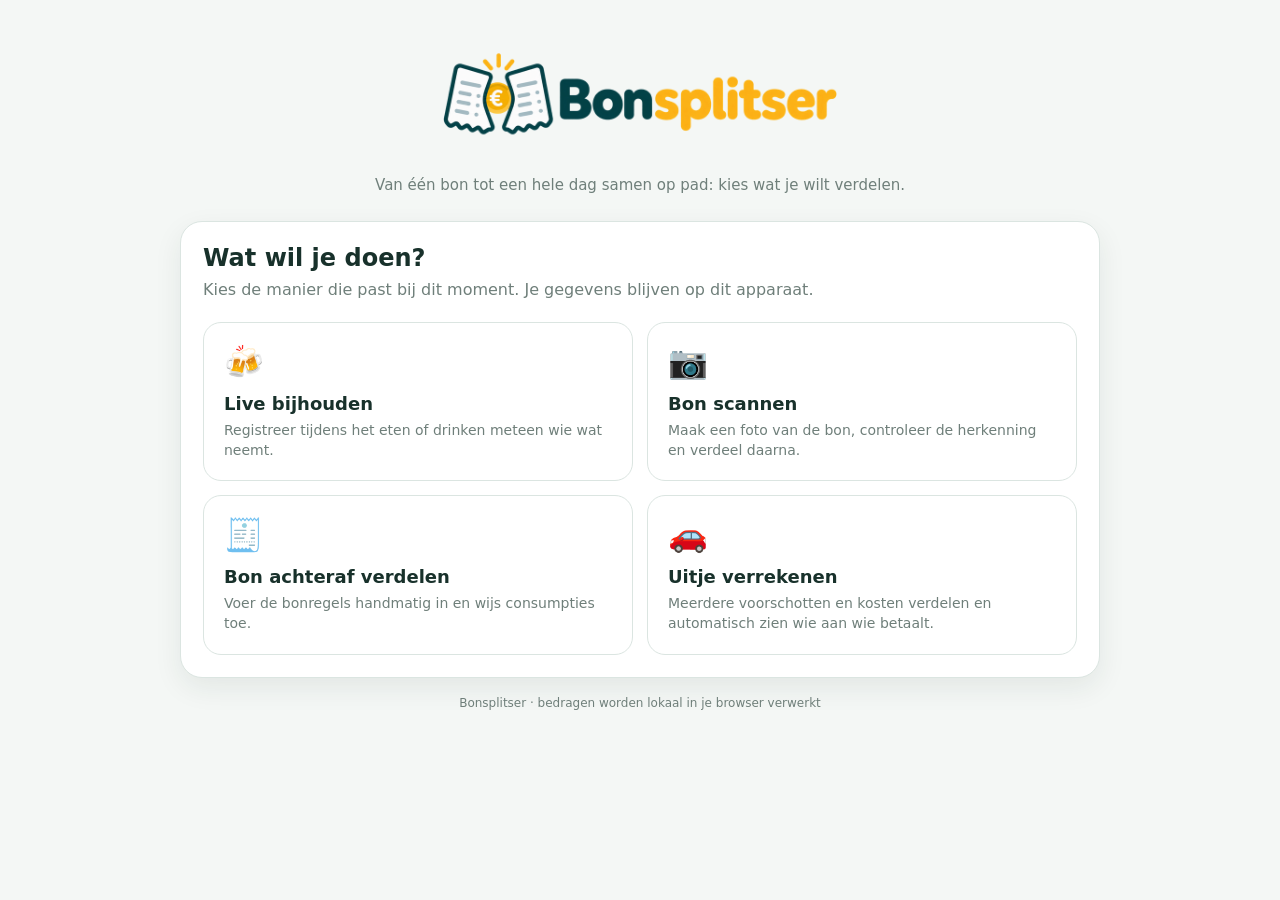
==== commit c4a4a770: "Remove special highlight from trip option" ====
--- a/index.html
+++ b/index.html
@@ -11,7 +11,7 @@
     *{box-sizing:border-box} body{margin:0;background:var(--bg);color:var(--ink);font-family:Inter,ui-sans-serif,system-ui,-apple-system,BlinkMacSystemFont,"Segoe UI",sans-serif;min-height:100vh}
     .wrap{width:min(920px,calc(100% - 28px));margin:0 auto;padding:28px 0 44px}.brand{text-align:center;margin-bottom:24px}.brand img{width:min(420px,82vw);height:auto;display:block;margin:0 auto}.brand p{margin:6px auto 0;max-width:590px;color:var(--muted);font-size:15px;line-height:1.5}
     .panel{background:var(--card);border:1px solid var(--line);border-radius:22px;box-shadow:var(--shadow);padding:22px}.panel h1{font-size:24px;margin:0 0 6px}.panel>p{margin:0 0 20px;color:var(--muted);line-height:1.5}
-    .grid{display:grid;grid-template-columns:repeat(2,minmax(0,1fr));gap:14px}.choice{appearance:none;border:1px solid var(--line);background:#fff;border-radius:18px;padding:20px;text-align:left;cursor:pointer;color:var(--ink);font:inherit;transition:.15s ease;min-height:155px}.choice:hover{transform:translateY(-2px);box-shadow:0 9px 22px rgba(24,49,43,.08);border-color:#b9cec6}.choice:active{transform:none}.icon{font-size:32px;display:block;margin-bottom:12px}.choice strong{font-size:18px;display:block;margin-bottom:6px}.choice span:last-child{font-size:14px;color:var(--muted);line-height:1.45;display:block}.choice.trip{border-color:#e8c795;background:#fffcf6}.choice.trip strong{color:#8c551c}
+    .grid{display:grid;grid-template-columns:repeat(2,minmax(0,1fr));gap:14px}.choice{appearance:none;border:1px solid var(--line);background:#fff;border-radius:18px;padding:20px;text-align:left;cursor:pointer;color:var(--ink);font:inherit;transition:.15s ease;min-height:155px}.choice:hover{transform:translateY(-2px);box-shadow:0 9px 22px rgba(24,49,43,.08);border-color:#b9cec6}.choice:active{transform:none}.icon{font-size:32px;display:block;margin-bottom:12px}.choice strong{font-size:18px;display:block;margin-bottom:6px}.choice span:last-child{font-size:14px;color:var(--muted);line-height:1.45;display:block}
     .status{display:none;margin-top:15px;border-radius:14px;padding:12px 14px;background:#eaf7ef;color:#287a54;font-size:14px}.status.error{background:#fff0f0;color:#b84646}.foot{text-align:center;color:var(--muted);font-size:12px;margin-top:18px}
     @media(max-width:650px){.wrap{width:min(100% - 20px,920px);padding-top:18px}.panel{padding:16px;border-radius:18px}.grid{grid-template-columns:1fr}.choice{min-height:auto;padding:17px}.brand{margin-bottom:17px}}
   </style>
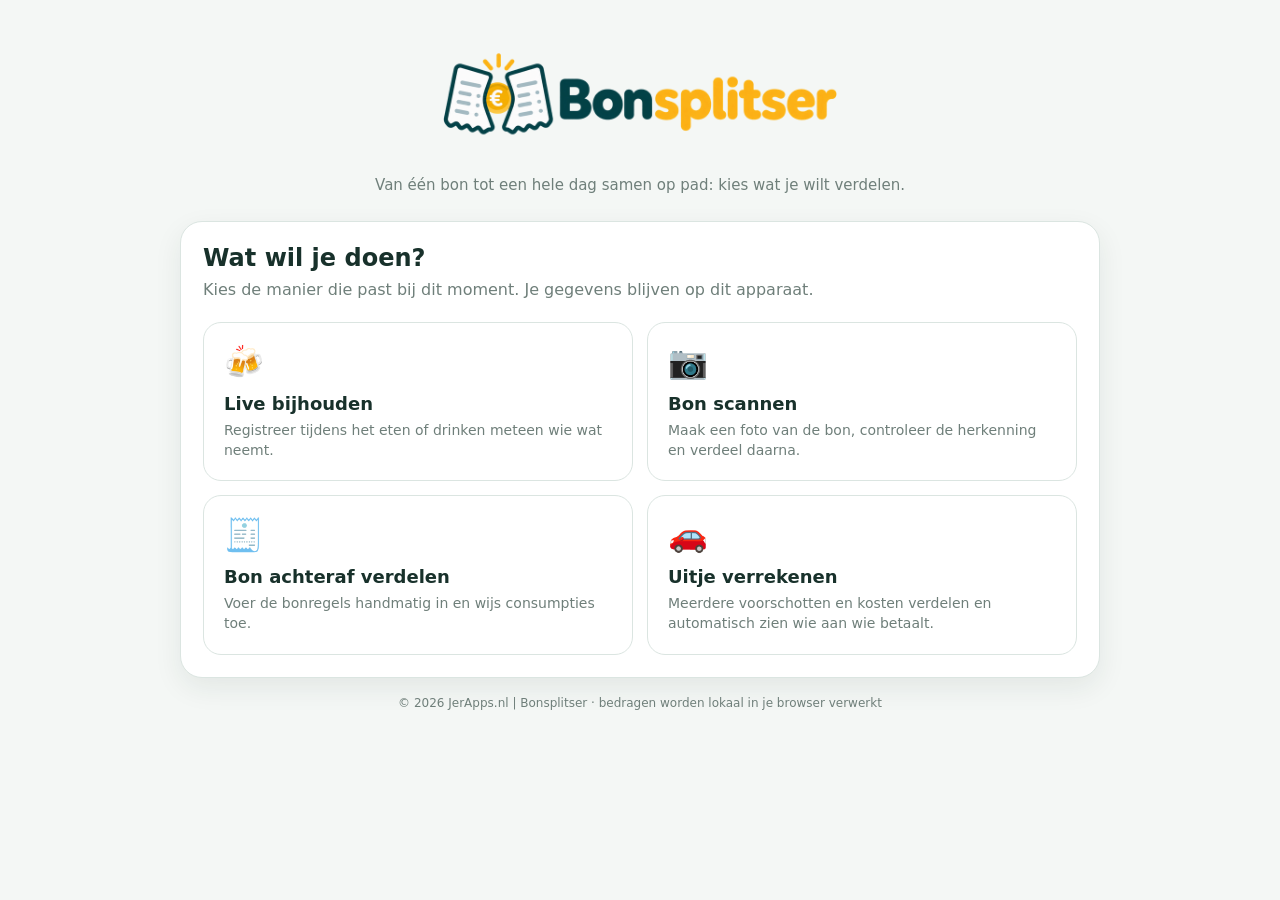
==== commit b2c486a3: "Update index.html" ====
--- a/index.html
+++ b/index.html
@@ -33,7 +33,7 @@
       </div>
       <div class="status" id="status">Bonsplitser wordt geladen…</div>
     </section>
-    <div class="foot">Bonsplitser · bedragen worden lokaal in je browser verwerkt</div>
+    <div class="foot">&copy; 2026 JerApps.nl | Bonsplitser · bedragen worden lokaal in je browser verwerkt</div>
   </main>
   <script>
     const statusBox=document.getElementById('status');
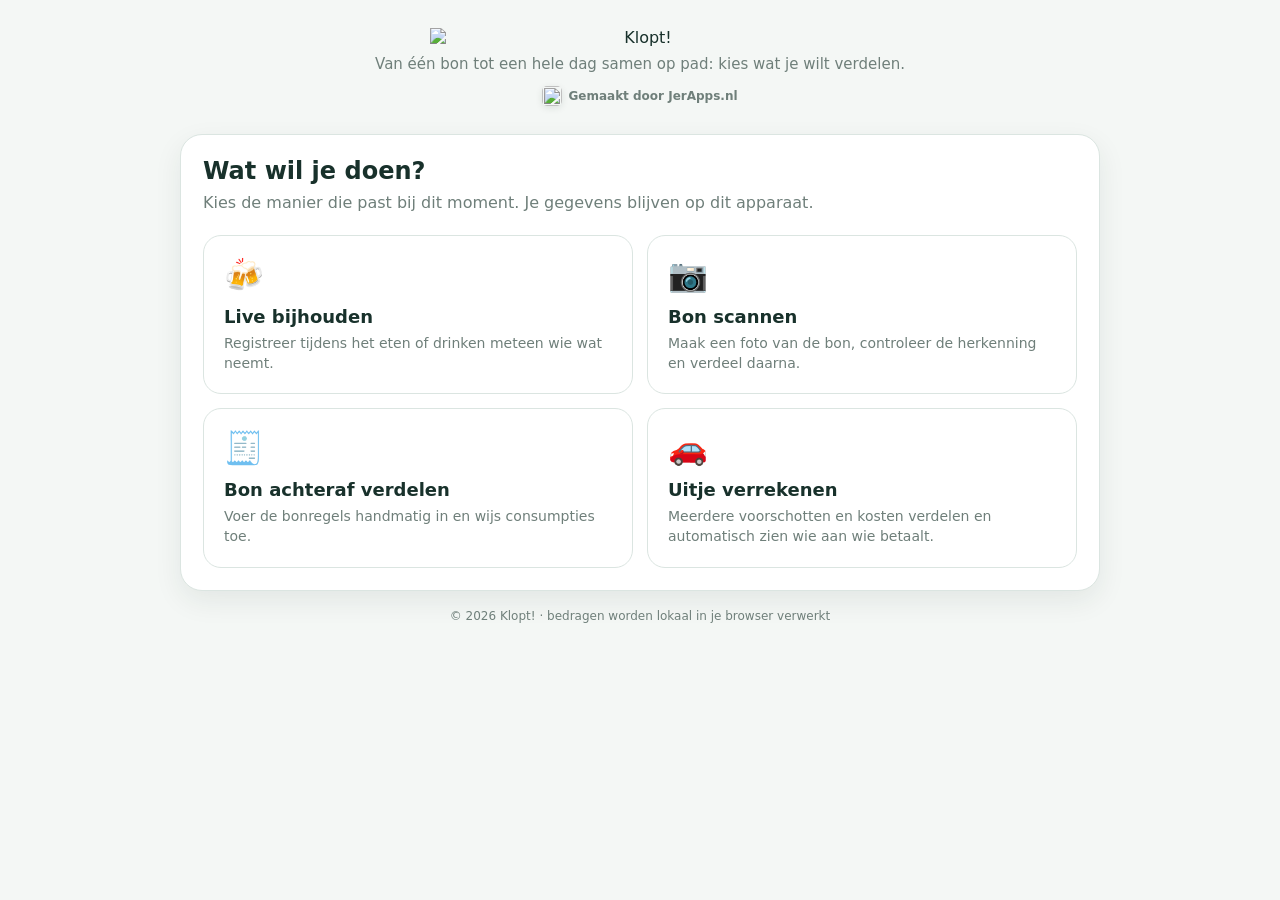
==== commit d295b1b5: "Apply Klopt branding" ====
--- a/index.html
+++ b/index.html
@@ -4,14 +4,15 @@
   <meta charset="utf-8" />
   <meta name="viewport" content="width=device-width, initial-scale=1, viewport-fit=cover" />
   <meta name="theme-color" content="#174f43" />
-  <title>Bonsplitser</title>
-  <link rel="icon" type="image/png" href="assets/favicon.png">
+  <title>Klopt!</title>
+  <link rel="icon" type="image/svg+xml" href="assets/klopt-icon.svg">
   <style>
     :root{--bg:#f4f7f5;--card:#fff;--ink:#18312b;--muted:#6f7f7a;--line:#dbe5e1;--primary:#174f43;--accent:#f2a65a;--shadow:0 10px 28px rgba(24,49,43,.08)}
     *{box-sizing:border-box} body{margin:0;background:var(--bg);color:var(--ink);font-family:Inter,ui-sans-serif,system-ui,-apple-system,BlinkMacSystemFont,"Segoe UI",sans-serif;min-height:100vh}
     .wrap{width:min(920px,calc(100% - 28px));margin:0 auto;padding:28px 0 44px}.brand{text-align:center;margin-bottom:24px}.brand img{width:min(420px,82vw);height:auto;display:block;margin:0 auto}.brand p{margin:6px auto 0;max-width:590px;color:var(--muted);font-size:15px;line-height:1.5}
     .panel{background:var(--card);border:1px solid var(--line);border-radius:22px;box-shadow:var(--shadow);padding:22px}.panel h1{font-size:24px;margin:0 0 6px}.panel>p{margin:0 0 20px;color:var(--muted);line-height:1.5}
     .grid{display:grid;grid-template-columns:repeat(2,minmax(0,1fr));gap:14px}.choice{appearance:none;border:1px solid var(--line);background:#fff;border-radius:18px;padding:20px;text-align:left;cursor:pointer;color:var(--ink);font:inherit;transition:.15s ease;min-height:155px}.choice:hover{transform:translateY(-2px);box-shadow:0 9px 22px rgba(24,49,43,.08);border-color:#b9cec6}.choice:active{transform:none}.icon{font-size:32px;display:block;margin-bottom:12px}.choice strong{font-size:18px;display:block;margin-bottom:6px}.choice span:last-child{font-size:14px;color:var(--muted);line-height:1.45;display:block}
+    .maker{display:inline-flex;align-items:center;gap:6px;margin-top:10px;color:var(--muted);font-size:12px;text-decoration:none;font-weight:650}.maker img{width:20px;height:20px;border-radius:5px;box-shadow:0 2px 7px rgba(24,49,43,.10)}.maker:hover{color:var(--primary)}
     .status{display:none;margin-top:15px;border-radius:14px;padding:12px 14px;background:#eaf7ef;color:#287a54;font-size:14px}.status.error{background:#fff0f0;color:#b84646}.foot{text-align:center;color:var(--muted);font-size:12px;margin-top:18px}
     @media(max-width:650px){.wrap{width:min(100% - 20px,920px);padding-top:18px}.panel{padding:16px;border-radius:18px}.grid{grid-template-columns:1fr}.choice{min-height:auto;padding:17px}.brand{margin-bottom:17px}}
   </style>
@@ -19,8 +20,9 @@
 <body>
   <main class="wrap">
     <div class="brand">
-      <img src="assets/bonsplitser-logo.png" alt="Bonsplitser">
+      <img src="assets/klopt-logo.svg" alt="Klopt!">
       <p>Van één bon tot een hele dag samen op pad: kies wat je wilt verdelen.</p>
+      <a class="maker" href="https://jerapps.nl" target="_blank" rel="noopener noreferrer"><img src="assets/jerapps-icon.svg" alt="">Gemaakt door JerApps.nl</a>
     </div>
     <section class="panel">
       <h1>Wat wil je doen?</h1>
@@ -31,9 +33,9 @@
         <button class="choice" type="button" data-mode="after"><span class="icon">🧾</span><strong>Bon achteraf verdelen</strong><span>Voer de bonregels handmatig in en wijs consumpties toe.</span></button>
         <button class="choice trip" type="button" id="tripBtn"><span class="icon">🚗</span><strong>Uitje verrekenen</strong><span>Meerdere voorschotten en kosten verdelen en automatisch zien wie aan wie betaalt.</span></button>
       </div>
-      <div class="status" id="status">Bonsplitser wordt geladen…</div>
+      <div class="status" id="status">Klopt! wordt geladen…</div>
     </section>
-    <div class="foot">&copy; 2026 JerApps.nl | Bonsplitser · bedragen worden lokaal in je browser verwerkt</div>
+    <div class="foot">&copy; 2026 Klopt! · bedragen worden lokaal in je browser verwerkt</div>
   </main>
   <script>
     const statusBox=document.getElementById('status');
@@ -41,12 +43,17 @@
     document.querySelectorAll('[data-mode]').forEach(btn=>btn.addEventListener('click',()=>launch(btn.dataset.mode)));
 
     async function launch(mode){
-      statusBox.className='status'; statusBox.style.display='block'; statusBox.textContent='Bonsplitser wordt geladen…';
+      statusBox.className='status'; statusBox.style.display='block'; statusBox.textContent='Klopt! wordt geladen…';
       document.querySelectorAll('button').forEach(b=>b.disabled=true);
       try{
         const res=await fetch('app.html',{cache:'no-store'});
         if(!res.ok) throw new Error('app.html kon niet worden geladen');
         let html=await res.text();
+        html=html.replaceAll('Bonsplitser','Klopt!')
+                 .replaceAll('assets/bonsplitser-logo.png','assets/klopt-logo.svg')
+                 .replaceAll("'bonsplitser'","'klopt'");
+        html=html.replace('</style>', `.brandcopy{min-width:0}.maker-app{display:inline-flex;align-items:center;gap:5px;color:var(--muted);font-size:11px;font-weight:650;text-decoration:none;margin-top:4px}.maker-app img{width:17px;height:17px;border-radius:4px}.maker-app:hover{color:var(--primary)}</style>`);
+        html=html.replace('<p class="subtitle" id="headerSubtitle">Wie waren erbij?</p>', '<div class="brandcopy"><p class="subtitle" id="headerSubtitle">Wie waren erbij?</p><a class="maker-app" href="https://jerapps.nl" target="_blank" rel="noopener noreferrer"><img src="assets/jerapps-icon.svg" alt="">Gemaakt door JerApps.nl</a></div>');
         const safeMode=JSON.stringify(mode);
         const extra=`<script>setTimeout(()=>{const b=document.querySelector('[data-start-mode='+${safeMode}+']'); if(b) b.click();},50);<\/script>`;
         html=html.replace('</body>',extra+'</body>');
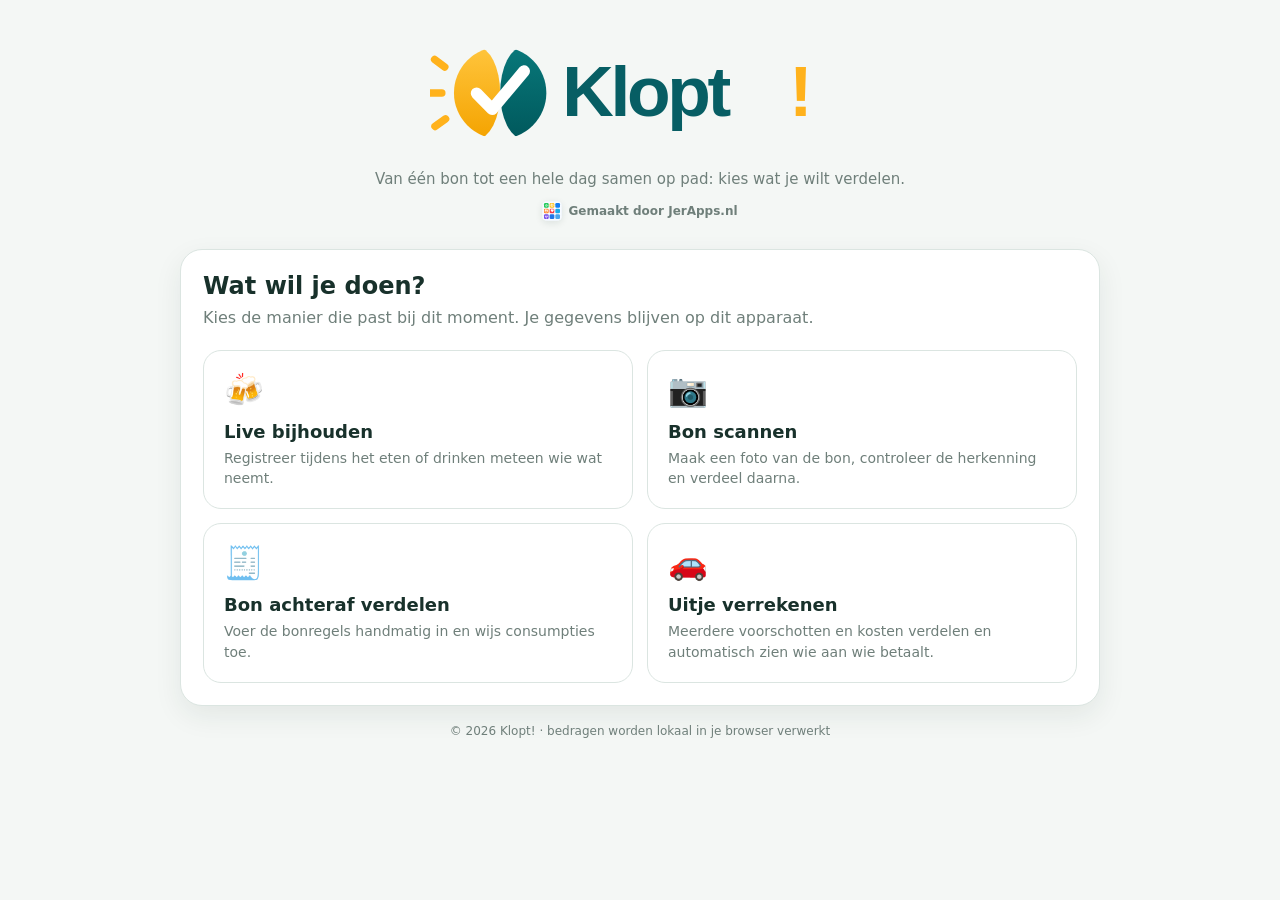
==== commit 40d155c4: "Polish Klopt branding" ====
--- a/index.html
+++ b/index.html
@@ -12,7 +12,7 @@
     .wrap{width:min(920px,calc(100% - 28px));margin:0 auto;padding:28px 0 44px}.brand{text-align:center;margin-bottom:24px}.brand img{width:min(420px,82vw);height:auto;display:block;margin:0 auto}.brand p{margin:6px auto 0;max-width:590px;color:var(--muted);font-size:15px;line-height:1.5}
     .panel{background:var(--card);border:1px solid var(--line);border-radius:22px;box-shadow:var(--shadow);padding:22px}.panel h1{font-size:24px;margin:0 0 6px}.panel>p{margin:0 0 20px;color:var(--muted);line-height:1.5}
     .grid{display:grid;grid-template-columns:repeat(2,minmax(0,1fr));gap:14px}.choice{appearance:none;border:1px solid var(--line);background:#fff;border-radius:18px;padding:20px;text-align:left;cursor:pointer;color:var(--ink);font:inherit;transition:.15s ease;min-height:155px}.choice:hover{transform:translateY(-2px);box-shadow:0 9px 22px rgba(24,49,43,.08);border-color:#b9cec6}.choice:active{transform:none}.icon{font-size:32px;display:block;margin-bottom:12px}.choice strong{font-size:18px;display:block;margin-bottom:6px}.choice span:last-child{font-size:14px;color:var(--muted);line-height:1.45;display:block}
-    .maker{display:inline-flex;align-items:center;gap:6px;margin-top:10px;color:var(--muted);font-size:12px;text-decoration:none;font-weight:650}.maker img{width:20px;height:20px;border-radius:5px;box-shadow:0 2px 7px rgba(24,49,43,.10)}.maker:hover{color:var(--primary)}
+    .maker{display:inline-flex;align-items:center;gap:6px;margin-top:10px;color:var(--muted);font-size:12px;text-decoration:none;font-weight:650}.maker img{width:20px;height:20px;border-radius:5px;box-shadow:0 2px 7px rgba(24,49,43,.10);margin:0;display:block}.maker:hover{color:var(--primary)}
     .status{display:none;margin-top:15px;border-radius:14px;padding:12px 14px;background:#eaf7ef;color:#287a54;font-size:14px}.status.error{background:#fff0f0;color:#b84646}.foot{text-align:center;color:var(--muted);font-size:12px;margin-top:18px}
     @media(max-width:650px){.wrap{width:min(100% - 20px,920px);padding-top:18px}.panel{padding:16px;border-radius:18px}.grid{grid-template-columns:1fr}.choice{min-height:auto;padding:17px}.brand{margin-bottom:17px}}
   </style>
